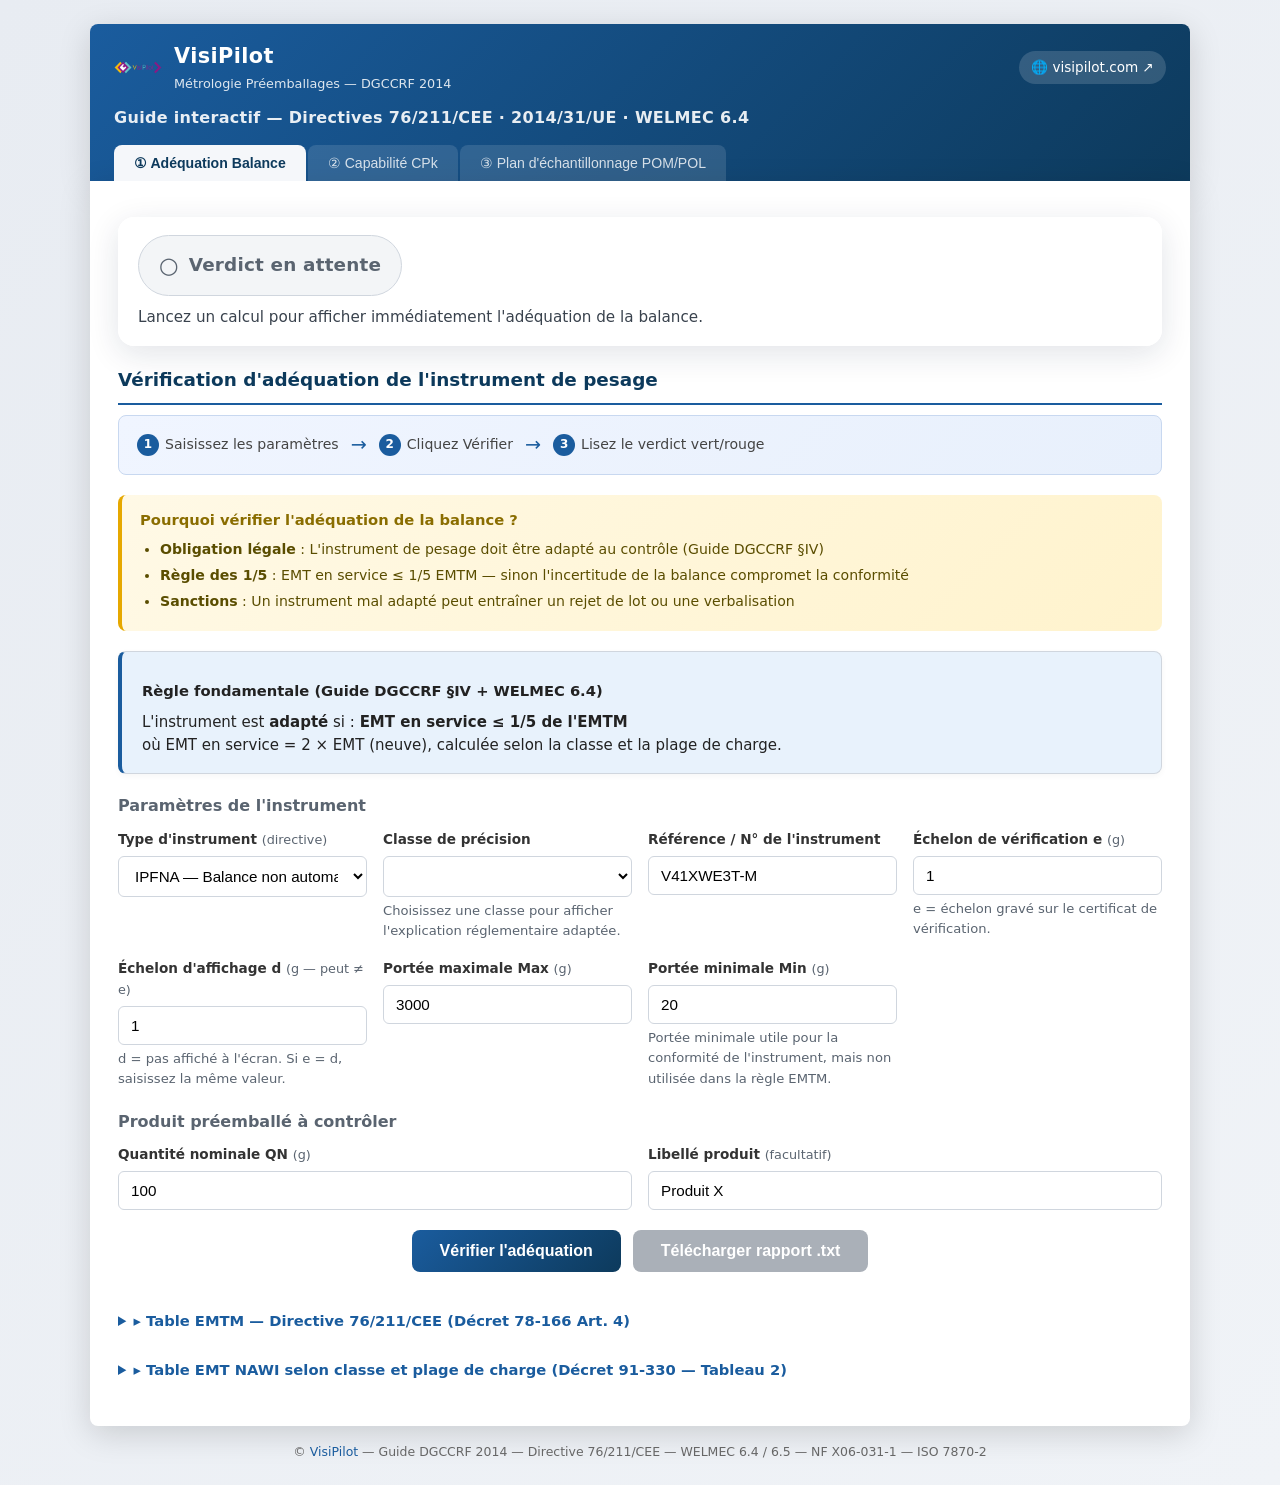
==== confBALGEM.html @ d549088f "Initial release — DGCCRF MetroGuide v1.0 Guide métrologique interactif complet : Balance, CPk, POM/P" ====
<!DOCTYPE html>
<html lang="fr">
<head>
    <meta charset="UTF-8">
    <meta name="viewport" content="width=device-width, initial-scale=1.0">
    <title>Métrologie Préemballages — DGCCRF 2014</title>
    <style>
        :root {
            --blue:    #1a5c9e;
            --blue-dk: #0d3a5c;
            --blue-lt: #e8f2fc;
            --green:   #1a8a4a;
            --green-lt:#e8f5ee;
            --orange:  #d06200;
            --orange-lt:#fff3e0;
            --red:     #c0392b;
            --red-lt:  #fdecea;
            --grey:    #5a6470;
            --grey-lt: #f4f6f8;
            --border:  #d0d6de;
            --white:   #ffffff;
            --radius:  8px;
            --shadow:  0 4px 16px rgba(0,0,0,.12);
            --shadow-lg: 0 8px 32px rgba(0,0,0,.15);
            --font:    'Segoe UI', system-ui, sans-serif;
        }
        *, *::before, *::after { box-sizing: border-box; margin: 0; padding: 0; }
        body {
            font-family: var(--font);
            background: linear-gradient(135deg, #e8ecf2 0%, #f0f3f7 100%);
            color: #222;
            padding: 16px;
            font-size: 15px;
            line-height: 1.55;
        }
        /* ── NAV TABS ── */
        .app-header {
            max-width: 960px;
            margin: 0 auto 0;
            background: linear-gradient(135deg, var(--blue) 0%, var(--blue-dk) 100%);
            border-radius: var(--radius) var(--radius) 0 0;
            padding: 16px 24px 0;
            color: #fff;
            box-shadow: var(--shadow-lg);
        }
        .header-top {
            display: flex;
            align-items: center;
            justify-content: space-between;
            margin-bottom: 12px;
        }
        .logo-area {
            display: flex;
            align-items: center;
            gap: 12px;
        }
        .logo-img {
            width: 48px;
            height: 48px;
            object-fit: contain;
            border-radius: 8px;
        }
        .logo-fallback {
            width: 48px;
            height: 48px;
            background: rgba(255,255,255,.15);
            border-radius: 10px;
            display: flex;
            align-items: center;
            justify-content: center;
        }
        .logo-icon { font-size: 1.5rem; }
        .logo-text {
            font-size: 1.3rem;
            font-weight: 700;
            letter-spacing: .02em;
        }
        .logo-sub {
            font-size: .8rem;
            opacity: .85;
            margin-top: 2px;
        }
        .header-link {
            display: flex;
            align-items: center;
            gap: 6px;
            color: #fff;
            text-decoration: none;
            font-size: .85rem;
            padding: 6px 12px;
            background: rgba(255,255,255,.15);
            border-radius: 20px;
            transition: background .2s;
        }
        .header-link:hover { background: rgba(255,255,255,.25); }
        .app-header h1 {
            font-size: 1rem;
            font-weight: 600;
            letter-spacing: .02em;
            margin-bottom: 14px;
            opacity: .9;
        }
        .app-header p.subtitle {
            font-size: .78rem;
            opacity: .75;
            margin-top: -10px;
            margin-bottom: 12px;
        }
        .tabs {
            display: flex;
            gap: 2px;
        }
        .tab-btn {
            background: rgba(255,255,255,.12);
            border: none;
            color: rgba(255,255,255,.8);
            padding: 10px 20px;
            border-radius: var(--radius) var(--radius) 0 0;
            cursor: pointer;
            font-size: .88rem;
            font-weight: 500;
            transition: background .2s, color .2s;
        }
        .tab-btn:hover { background: rgba(255,255,255,.2); color:#fff; }
        .tab-btn.active { background: #f5f7fa; color: var(--blue-dk); font-weight: 700; }

        /* ── PANELS ── */
        .panel-wrap {
            max-width: 960px;
            margin: 0 auto;
            background: var(--white);
            border-radius: 0 0 var(--radius) var(--radius);
            box-shadow: var(--shadow-lg);
        }
        .panel { display: none; padding: 28px 28px 36px; }
        .panel.active { display: block; }
        .panel h2 { margin-bottom: 10px; }

        /* ── CARDS & SECTIONS ── */
        .card {
            background: var(--grey-lt);
            border: 1px solid var(--border);
            border-radius: var(--radius);
            padding: 16px 20px;
            margin-bottom: 20px;
            box-shadow: 0 2px 6px rgba(0,0,0,.04);
        }
        .card-blue  { background: var(--blue-lt);   border-left: 4px solid var(--blue); }
        .card-green { background: var(--green-lt);  border-left: 4px solid var(--green); }
        .card-orange{ background: var(--orange-lt); border-left: 4px solid var(--orange); }
        .card-red   { background: var(--red-lt);    border-left: 4px solid var(--red); }

        h2 { font-size: 1.15rem; font-weight: 700; color: var(--blue-dk); margin-bottom: 16px;
             border-bottom: 2px solid var(--blue); padding-bottom: 8px; }
        h3 { font-size: 1rem; font-weight: 600; color: var(--grey); margin: 20px 0 10px; }
        h4 { font-size: .92rem; font-weight: 600; margin: 12px 0 8px; }

        /* ── FORM GRID ── */
        .form-grid {
            display: grid;
            grid-template-columns: repeat(auto-fit, minmax(220px, 1fr));
            gap: 16px;
            margin-bottom: 20px;
        }
        .fg2 { grid-template-columns: repeat(auto-fit, minmax(290px, 1fr)); }
        .form-group { display: flex; flex-direction: column; gap: 6px; }
        label { font-size: .85rem; font-weight: 600; color: #333; }
        label .hint { font-weight: 400; color: var(--grey); font-size: .8rem; }
        input[type=number], input[type=text], select {
            padding: 10px 12px;
            border: 1px solid var(--border);
            border-radius: 6px;
            font-size: .95rem;
            background: var(--white);
            transition: border-color .2s, box-shadow .2s;
            width: 100%;
        }
        input:focus, select:focus {
            outline: none;
            border-color: var(--blue);
            box-shadow: 0 0 0 3px rgba(26,107,186,.15);
        }
        input[type=number] { -moz-appearance: textfield; appearance: textfield; }
        input::-webkit-outer-spin-button, input::-webkit-inner-spin-button { -webkit-appearance: none; }

        /* ── BUTTONS ── */
        .btn-row { display: flex; flex-wrap: wrap; gap: 12px; margin: 20px 0 0; justify-content: center; }
        .btn {
            padding: 12px 28px;
            border: none;
            border-radius: var(--radius);
            font-size: 1rem;
            font-weight: 600;
            cursor: pointer;
            transition: filter .2s, transform .1s, box-shadow .2s;
            color: #fff;
        }
        .btn:active { transform: scale(.98); }
        .btn:hover  { filter: brightness(1.1); box-shadow: 0 4px 12px rgba(0,0,0,.2); }
        .btn-blue   { background: linear-gradient(135deg, var(--blue) 0%, var(--blue-dk) 100%); }
        .btn-green  { background: linear-gradient(135deg, var(--green) 0%, #147a3e 100%); }
        .btn-orange { background: linear-gradient(135deg, var(--orange) 0%, #b55400 100%); }
        .btn:disabled { background: #aab0b8; cursor: not-allowed; filter: none; }

        /* ── RESULTS ── */
        .result-box {
            display: none;
            margin-top: 24px;
            border: 1px solid var(--border);
            border-radius: var(--radius);
            overflow: hidden;
            box-shadow: var(--shadow);
        }
        .result-box.show { display: block; }
        .result-header {
            padding: 14px 20px;
            font-weight: 700;
            font-size: 1rem;
        }
        .result-header.ok  { background: linear-gradient(135deg, var(--green) 0%, #147a3e 100%); color:#fff; }
        .result-header.nok { background: linear-gradient(135deg, var(--red) 0%, #9c2d1f 100%); color:#fff; }
        .result-header.warn{ background: linear-gradient(135deg, var(--orange) 0%, #b55400 100%); color:#fff; }
        .result-header.info{ background: linear-gradient(135deg, var(--blue) 0%, var(--blue-dk) 100%); color:#fff; }
        .result-body { padding: 18px 20px; background: var(--white); }
        .result-body table { width: 100%; border-collapse: collapse; font-size: .9rem; margin: 10px 0; }
        .result-body table td { padding: 7px 10px; border-bottom: 1px solid var(--border); }
        .result-body table td:first-child { font-weight: 600; color: #444; width: 55%; }
        .result-body table td.val-ok  { color: var(--green);  font-weight: 700; }
        .result-body table td.val-nok { color: var(--red);    font-weight: 700; }
        .result-body table td.val-warn{ color: var(--orange); font-weight: 700; }
        .result-body table tr.section-row td {
            background: linear-gradient(90deg, #dbe6f4, #eef3fa);
            color: var(--blue-dk);
            font-weight: 800;
            border-bottom: 1px solid #b9cbe0;
        }
        .result-body table tr.crit-emtm td:first-child,
        .result-body table tr.crit-emtm td:last-child { color: var(--blue); font-weight: 800; }
        .result-body table tr.crit-emt td:first-child,
        .result-body table tr.crit-emt td:last-child { color: var(--orange); font-weight: 800; }
        .result-body table tr.crit-threshold td:first-child,
        .result-body table tr.crit-threshold td:last-child { font-weight: 800; }
        .result-body table tr.crit-pass td:last-child { color: var(--green); }
        .result-body table tr.crit-fail td:last-child { color: var(--red); }
        .result-body table tr.active-ref-row td {
            background: #fff7cf !important;
            box-shadow: inset 4px 0 0 #f0c419;
            font-weight: 700;
        }
        .conclusion {
            font-weight: 700;
            font-size: 1.05rem;
            padding: 12px 16px;
            border-radius: var(--radius);
            margin-top: 14px;
            text-align: center;
        }
        .conclusion.ok  { background: linear-gradient(135deg, var(--green-lt) 0%, #d4edda 100%); color: var(--green); border: 2px solid var(--green); }
        .conclusion.nok { background: linear-gradient(135deg, var(--red-lt) 0%, #f5d4d0 100%); color: var(--red); border: 2px solid var(--red); }
        .conclusion.warn{ background: linear-gradient(135deg, var(--orange-lt) 0%, #ffe8cc 100%); color: var(--orange);border: 2px solid var(--orange); }

        /* ── INFO BOX ── */
        .info-box {
            font-size: .92rem;
            color: var(--grey);
            background: var(--grey-lt);
            border-left: 4px solid var(--border);
            padding: 10px 14px;
            border-radius: 0 6px 6px 0;
            margin: 10px 0;
        }
        .info-box.blue { border-color: var(--blue); color: #1a4a8a; background: var(--blue-lt); }
        .info-box.good { border-color: var(--green); color: #1a5a34; background: var(--green-lt); }
        .info-box.bad { border-color: var(--red); color: #8e271d; background: var(--red-lt); }
        .field-help {
            font-size: .82rem;
            color: var(--grey);
            margin-top: -2px;
        }

        /* ── TABLE REFERENCES ── */
        .ref-table { width:100%; border-collapse:collapse; font-size:.88rem; margin:10px 0; }
        .ref-table th { background: linear-gradient(135deg, var(--blue) 0%, var(--blue-dk) 100%); color:#fff; padding:8px 10px; text-align:left; }
        .ref-table td { padding:6px 10px; border-bottom:1px solid var(--border); }
        .ref-table tr:nth-child(even) td { background: var(--blue-lt); }
        .ref-table tr.active-ref-row td {
            background: #fff7cf !important;
            box-shadow: inset 4px 0 0 #f0c419;
            font-weight: 700;
        }

        /* ── STEP INDICATOR ── */
        .steps { display:flex; gap:0; margin-bottom:22px; flex-wrap:wrap; }
        .step {
            flex:1; min-width:110px;
            padding:10px 14px;
            background: var(--grey-lt);
            border: 1px solid var(--border);
            border-right: none;
            font-size: .82rem;
            text-align: center;
        }
        .step:last-child { border-right: 1px solid var(--border); border-radius: 0 4px 4px 0; }
        .step:first-child { border-radius: 4px 0 0 4px; }
        .step.active { background: linear-gradient(135deg, var(--blue) 0%, var(--blue-dk) 100%); color:#fff; border-color: var(--blue); font-weight:700; }
        .step.done   { background: var(--green-lt); color: var(--green); font-weight:600; }
        .step.todo   { background: var(--grey-lt); color: var(--grey); opacity: .75; }

        /* ── CPK GAUGE ── */
        .cpk-gauge-wrap { margin: 14px 0; }
        .cpk-bar-bg { height: 26px; background: linear-gradient(to right, #e74c3c, #e67e22, #f1c40f, #2ecc71, #1a8a4a); border-radius: 6px; position:relative; box-shadow: inset 0 2px 4px rgba(0,0,0,.1); }
        .cpk-needle { position:absolute; top:-6px; width:4px; background:#222; height:36px; border-radius:2px; transform:translateX(-50%); transition: left .5s; box-shadow: 0 2px 4px rgba(0,0,0,.2); }
        .cpk-labels { display:flex; justify-content:space-between; gap:8px; font-size:.78rem; color:var(--grey); margin-top:8px; }
        .cpk-labels span { flex:1; text-align:center; line-height:1.2; }
        .cpk-labels span strong { display:block; color:#2b3440; font-size:.85rem; }
        .cpk-labels span em { display:block; font-style:normal; font-size:.72rem; color:var(--grey); }

        /* ── VERDICT STRIP ── */
        .verdict-strip {
            position: sticky;
            top: 12px;
            z-index: 10;
            margin: 8px 0 20px;
            padding: 18px 20px;
            border-radius: 16px;
            border: none;
            background: rgba(255,255,255,.97);
            box-shadow: 0 8px 32px rgba(14, 35, 68, .12);
            backdrop-filter: blur(8px);
        }
        .verdict-strip .verdict-pill {
            display:inline-flex;
            align-items:center;
            gap:10px;
            padding: 12px 20px;
            border-radius: 999px;
            font-size: 1.15rem;
            font-weight: 800;
            letter-spacing: .01em;
        }
        .verdict-strip .verdict-icon {
            font-size: 1.4rem;
        }
        .verdict-strip .verdict-text {
            margin-top: 10px;
            font-size: .95rem;
            color: #39424d;
            line-height: 1.5;
        }
        .verdict-strip.ok .verdict-pill { background: linear-gradient(135deg, var(--green) 0%, #147a3e 100%); color: #fff; }
        .verdict-strip.nok .verdict-pill { background: linear-gradient(135deg, var(--red) 0%, #9c2d1f 100%); color: #fff; }
        .verdict-strip.warn .verdict-pill { background: linear-gradient(135deg, var(--orange) 0%, #b55400 100%); color: #fff; }
        .verdict-strip.info .verdict-pill { background: linear-gradient(135deg, var(--blue) 0%, var(--blue-dk) 100%); color: #fff; }
        .verdict-strip.neutral .verdict-pill { background: #f3f5f7; color: var(--grey); border: 1px solid var(--border); }

        /* ── COMPARISON BAR ── */
        .compare-wrap { margin: 14px 0 16px; }
        .compare-head { display:flex; justify-content:space-between; gap:14px; font-size:.88rem; color:var(--grey); margin-bottom:6px; }
        .compare-bar {
            position: relative;
            height: 36px;
            border-radius: 10px;
            background: linear-gradient(to right, #e5f4ff, #fff4e6, #ffe5e0);
            border: 1px solid var(--border);
            overflow:hidden;
            box-shadow: inset 0 2px 4px rgba(0,0,0,.05);
        }
        .compare-fill {
            height: 100%;
            border-radius: inherit;
            background: linear-gradient(90deg, rgba(26,107,186,.85), rgba(208,98,0,.85));
        }
        .compare-limit {
            position:absolute;
            top:-5px;
            width: 3px;
            height: 46px;
            background: var(--green);
            box-shadow: 0 0 0 3px rgba(26,138,74,.15), 0 2px 6px rgba(0,0,0,.2);
        }
        .compare-labels {
            display:flex;
            justify-content:space-between;
            gap:14px;
            margin-top:6px;
            font-size:.85rem;
        }
        .compare-labels span { color:var(--grey); }
        .compare-labels strong { color:#1f2a35; }

        /* ── RAW MEASUREMENTS ── */
        .raw-grid { display:grid; gap:12px; grid-template-columns: 1fr auto; align-items:end; }
        textarea.raw-input {
            width:100%;
            min-height:110px;
            padding:12px 14px;
            border:1px solid var(--border);
            border-radius:6px;
            font: inherit;
            resize: vertical;
            font-size: .95rem;
        }
        .raw-stats {
            display:grid;
            grid-template-columns: repeat(auto-fit, minmax(170px, 1fr));
            gap:12px;
            margin-top:12px;
        }
        .raw-stat {
            background: #fff;
            border:1px solid var(--border);
            border-radius: 10px;
            padding: 10px 12px;
            box-shadow: 0 2px 6px rgba(0,0,0,.04);
        }
        .raw-stat .label { font-size:.78rem; color:var(--grey); }
        .raw-stat .value { font-weight:800; font-size:1.05rem; color:#1f2a35; margin-top:4px; }

        /* ── HOW-TO GUIDE ── */
        .howto-guide {
            display: flex;
            align-items: center;
            gap: 12px;
            padding: 14px 18px;
            background: linear-gradient(135deg, #f0f5ff 0%, #e8f0fc 100%);
            border-radius: var(--radius);
            border: 1px solid #c8d8f0;
            margin-bottom: 20px;
        }
        .howto-step {
            display: flex;
            align-items: center;
            gap: 6px;
            font-size: .88rem;
            color: #444;
        }
        .howto-step .num {
            width: 22px;
            height: 22px;
            background: var(--blue);
            color: #fff;
            border-radius: 50%;
            display: flex;
            align-items: center;
            justify-content: center;
            font-size: .75rem;
            font-weight: 700;
        }
        .howto-arrow {
            color: var(--blue);
            font-size: 1.2rem;
        }

        /* ── REGULATORY CONTEXT ── */
        .reg-context {
            padding: 14px 18px;
            background: linear-gradient(135deg, #fff9e6 0%, #fff3cd 100%);
            border-radius: var(--radius);
            border-left: 4px solid #e6a800;
            margin-bottom: 20px;
        }
        .reg-context h4 {
            color: #8a6d00;
            margin-top: 0;
        }
        .reg-context ul {
            margin: 8px 0 0 20px;
            font-size: .88rem;
            color: #5a4d00;
        }
        .reg-context li { margin-bottom: 4px; }

        /* ── TOOLTIP HELP ── */
        .help-tip {
            display: inline-flex;
            align-items: center;
            justify-content: center;
            width: 18px;
            height: 18px;
            background: var(--blue-lt);
            color: var(--blue);
            border-radius: 50%;
            font-size: .7rem;
            font-weight: 700;
            cursor: help;
            margin-left: 4px;
            position: relative;
        }
        .help-tip:hover::after {
            content: attr(data-tip);
            position: absolute;
            bottom: 100%;
            left: 50%;
            transform: translateX(-50%);
            background: #1f2a35;
            color: #fff;
            padding: 8px 12px;
            border-radius: 6px;
            font-size: .78rem;
            font-weight: 400;
            white-space: nowrap;
            max-width: 280px;
            white-space: normal;
            z-index: 100;
            box-shadow: 0 4px 12px rgba(0,0,0,.2);
        }
        .help-tip.neutral::after { content: none; }

        /* ── UTILITY ── */
        .details-emtm  { margin-top: 30px; }
        .details-emt   { margin-top: 10px; }
        .details-g    { margin: 16px 0; }
        .details-sum summary { cursor: pointer; font-weight: 600; color: var(--blue); padding: 8px 0; font-size: .92rem; }
        .ref-table-wrap { margin-top: 12px; }
        .form-grid-mt  { margin-top: 14px; }
        .footer-note   { text-align: center; font-size: .78rem; color: #666; margin-top: 16px; }
        .footer-note a  { color: var(--blue); text-decoration: none; }
        .result-th     { background: #f4f6f8; font-weight: 700; padding: 7px 10px; }
        .info-box-mt   { margin-top: 12px; }
        .info-box-mb   { margin-bottom: 12px; }
        .info-box-mt8  { margin-top: 10px; }
        .cpk-gauge-label { font-size: .88rem; font-weight: 600; margin-bottom: 6px; }
        .h4-mb8        { margin-bottom: 10px; }
        .h4-my14-8     { margin: 16px 0 10px; }
        .mini-table-wrap { max-height: 280px; overflow:auto; border:1px solid var(--border); border-radius: 10px; }
        .mini-table { width:100%; border-collapse: collapse; font-size: .85rem; }
        .mini-table th, .mini-table td { padding: 7px 10px; border-bottom:1px solid var(--border); text-align:left; }
        .mini-table th { position: sticky; top: 0; background: var(--grey-lt); z-index: 1; }
        .mini-table tr:nth-child(even) td { background: #fafbfd; }
        .note-inline { font-size:.85rem; color:var(--grey); margin-top:8px; }

        /* ── RESPONSIVE ── */
        @media(max-width:900px) {
            body { padding: 12px; }
            .app-header { padding: 14px 18px 0; }
            .app-header h1 { font-size: .9rem; }
            .header-top { gap: 14px; }
            .logo-area { gap: 10px; }
            .logo-img, .logo-fallback { width: 42px; height: 42px; }
            .logo-text { font-size: 1.1rem; }
            .tab-btn { padding: 9px 14px; font-size:.84rem; }
        }
        @media(max-width:600px) {
            body { padding: 8px; }
            .panel { padding: 16px; }
            .app-header { padding: 12px 14px 0; }
            .header-top { flex-direction: column; gap: 10px; }
            .tab-btn { padding: 8px 10px; font-size:.78rem; }
            .tab-btn span { display: none; }
            .btn { width: 100%; }
            .raw-grid { grid-template-columns: 1fr; }
            .howto-guide { flex-direction: column; align-items: flex-start; }
            .howto-arrow { transform: rotate(90deg); }
            .form-grid { grid-template-columns: 1fr; }
            .cpk-gauge-wrap { overflow-x: auto; }
            .compare-wrap { overflow-x: auto; }
        }
        @media(min-width:1200px) {
            body { padding: 24px 40px; }
            .panel-wrap, .app-header { max-width: 1100px; }
        }
        @media print {
            .app-header { box-shadow: none; }
            .verdict-strip { position: static; }
            .btn-row { display: none; }
        }
    </style>
</head>
<body>

<div class="app-header">
    <div class="header-top">
        <div class="logo-area">
            <img src="logo.png" alt="VisiPilot" class="logo-img" onerror="this.style.display='none';this.nextElementSibling.style.display='flex';">
            <div class="logo-fallback" style="display:none;">
                <span class="logo-icon">⚖</span>
            </div>
            <div>
                <div class="logo-text">VisiPilot</div>
                <div class="logo-sub">Métrologie Préemballages — DGCCRF 2014</div>
            </div>
        </div>
        <a href="https://visipilot.com" target="_blank" rel="noopener" class="header-link">
            🌐 visipilot.com ↗
        </a>
    </div>
    <h1>Guide interactif — Directives 76/211/CEE · 2014/31/UE · WELMEC 6.4</h1>
    <div class="tabs">
        <button type="button" class="tab-btn active" onclick="switchTab('balance')">① Adéquation Balance</button>
        <button type="button" class="tab-btn" onclick="switchTab('cpk')">② Capabilité CPk</button>
        <button type="button" class="tab-btn" onclick="switchTab('pom')">③ Plan d'échantillonnage POM/POL</button>
    </div>
</div>

<div class="panel-wrap">

<!-- ══════════════════════════════════════════════════
      PANEL 1 — ADÉQUATION BALANCE
═══════════════════════════════════════════════════ -->
    <div class="panel active" id="panel-balance">
    <div class="verdict-strip neutral" id="b_verdict">
        <div class="verdict-pill"><span class="verdict-icon">○</span>Verdict en attente</div>
        <div class="verdict-text">Lancez un calcul pour afficher immédiatement l'adéquation de la balance.</div>
    </div>
    <h2>Vérification d'adéquation de l'instrument de pesage</h2>

    <div class="howto-guide">
        <div class="howto-step"><span class="num">1</span> Saisissez les paramètres</div>
        <span class="howto-arrow">→</span>
        <div class="howto-step"><span class="num">2</span> Cliquez Vérifier</div>
        <span class="howto-arrow">→</span>
        <div class="howto-step"><span class="num">3</span> Lisez le verdict vert/rouge</div>
    </div>

    <div class="reg-context">
        <h4>Pourquoi vérifier l'adéquation de la balance ?</h4>
        <ul>
            <li><strong>Obligation légale</strong> : L'instrument de pesage doit être adapté au contrôle (Guide DGCCRF §IV)</li>
            <li><strong>Règle des 1/5</strong> : EMT en service ≤ 1/5 EMTM — sinon l'incertitude de la balance compromet la conformité</li>
            <li><strong>Sanctions</strong> : Un instrument mal adapté peut entraîner un rejet de lot ou une verbalisation</li>
        </ul>
    </div>

    <div class="card card-blue">
        <h4>Règle fondamentale (Guide DGCCRF §IV + WELMEC 6.4)</h4>
        <p>L'instrument est <strong>adapté</strong> si : <strong>EMT en service ≤ 1/5 de l'EMTM</strong><br>
        où EMT en service = 2 × EMT (neuve), calculée selon la classe et la plage de charge.</p>
    </div>

    <h3>Paramètres de l'instrument</h3>
    <div class="form-grid">
        <div class="form-group">
            <label for="b_type">Type d'instrument <span class="hint">(directive)</span></label>
            <select id="b_type" title="Type d'instrument de pesage" onchange="onTypeChange()">
                <option value="nawi">IPFNA — Balance non automatique (Dir. 2014/31/UE)</option>
                <option value="ipfa">IPFA — Trieuse pondérale (Dir. 2014/32/UE)</option>
            </select>
        </div>
        <div class="form-group">
            <label for="b_classe">Classe de précision</label>
            <select id="b_classe" title="Classe de précision de l'instrument" onchange="updateBalanceClassInfo()"></select>
            <div class="field-help" id="b_class_desc">Choisissez une classe pour afficher l'explication réglementaire adaptée.</div>
        </div>
        <div class="form-group">
            <label for="b_ref">Référence / N° de l'instrument</label>
            <input type="text" id="b_ref" title="Référence ou numéro de série de la balance" value="V41XWE3T-M">
        </div>
        <div class="form-group">
            <label for="b_e">Échelon de vérification e <span class="hint">(g)</span></label>
            <input type="number" id="b_e" title="Échelon de vérification e en grammes" value="1" min="0.001" step="any">
            <div class="field-help">e = échelon gravé sur le certificat de vérification.</div>
        </div>
        <div class="form-group">
            <label for="b_d">Échelon d'affichage d <span class="hint">(g — peut ≠ e)</span></label>
            <input type="number" id="b_d" title="Échelon d'affichage d en grammes" value="1" min="0.001" step="any">
            <div class="field-help">d = pas affiché à l'écran. Si e = d, saisissez la même valeur.</div>
        </div>
        <div class="form-group">
            <label for="b_max">Portée maximale Max <span class="hint">(g)</span></label>
            <input type="number" id="b_max" title="Portée maximale en grammes" value="3000" min="1" step="any">
        </div>
        <div class="form-group">
            <label for="b_min">Portée minimale Min <span class="hint">(g)</span></label>
            <input type="number" id="b_min" title="Portée minimale en grammes" value="20" min="0" step="any">
            <div class="field-help">Portée minimale utile pour la conformité de l'instrument, mais non utilisée dans la règle EMTM.</div>
        </div>
    </div>

    <h3>Produit préemballé à contrôler</h3>
    <div class="form-grid">
        <div class="form-group">
            <label for="b_qn">Quantité nominale QN <span class="hint">(g)</span></label>
            <input type="number" id="b_qn" title="Quantité nominale du produit en grammes" value="100" min="1" step="any">
        </div>
        <div class="form-group">
            <label for="b_prod">Libellé produit <span class="hint">(facultatif)</span></label>
            <input type="text" id="b_prod" title="Nom ou référence du produit" value="Produit X">
        </div>
    </div>

    <div class="btn-row">
        <button type="button" class="btn btn-blue" onclick="verifyBalance()">Vérifier l'adéquation</button>
        <button type="button" class="btn btn-orange" id="b_dl_btn" disabled onclick="downloadReport('balance')">Télécharger rapport .txt</button>
    </div>

    <div class="result-box" id="b_result">
        <div class="result-header" id="b_result_hdr"></div>
        <div class="result-body" id="b_result_body"></div>
    </div>

    <!-- Table de référence EMTM -->
    <details class="details-emtm details-sum">
        <summary>▸ Table EMTM — Directive 76/211/CEE (Décret 78-166 Art. 4)</summary>
        <table class="ref-table ref-table-wrap">
            <tr><th>Quantité Nominale QN</th><th>EMTM (Erreur Maximale Tolérée en Moins)</th></tr>
            <tr id="emtm_row_0"><td>QN ≤ 50 g</td><td>9 % de QN</td></tr>
            <tr id="emtm_row_1"><td>50 g &lt; QN ≤ 100 g</td><td>4,5 g</td></tr>
            <tr id="emtm_row_2"><td>100 g &lt; QN ≤ 200 g</td><td>4,5 % de QN</td></tr>
            <tr id="emtm_row_3"><td>200 g &lt; QN ≤ 300 g</td><td>9 g</td></tr>
            <tr id="emtm_row_4"><td>300 g &lt; QN ≤ 500 g</td><td>3 % de QN</td></tr>
            <tr id="emtm_row_5"><td>500 g &lt; QN ≤ 1 000 g</td><td>15 g</td></tr>
            <tr id="emtm_row_6"><td>1 000 g &lt; QN ≤ 10 000 g</td><td>1,5 % de QN</td></tr>
        </table>
    </details>

    <details class="details-emt details-sum">
        <summary>▸ Table EMT NAWI selon classe et plage de charge (Décret 91-330 — Tableau 2)</summary>
        <table class="ref-table ref-table-wrap">
            <tr><th>Classe</th><th>Plage de charge m</th><th>EMT (neuve)</th><th>EMT en service</th></tr>
            <tr id="emt_row_nawi_I_0"><td rowspan="3">I</td><td>m ≤ 50 000e</td><td>±0,5e</td><td>±1e</td></tr>
            <tr id="emt_row_nawi_I_1"><td>50 000e &lt; m ≤ 200 000e</td><td>±1e</td><td>±2e</td></tr>
            <tr id="emt_row_nawi_I_2"><td>m &gt; 200 000e</td><td>±1,5e</td><td>±3e</td></tr>
            <tr id="emt_row_nawi_II_0"><td rowspan="3">II</td><td>m ≤ 5 000e</td><td>±0,5e</td><td>±1e</td></tr>
            <tr id="emt_row_nawi_II_1"><td>5 000e &lt; m ≤ 20 000e</td><td>±1e</td><td>±2e</td></tr>
            <tr id="emt_row_nawi_II_2"><td>m &gt; 20 000e</td><td>±1,5e</td><td>±3e</td></tr>
            <tr id="emt_row_nawi_III_0"><td rowspan="3">III</td><td>m ≤ 500e</td><td>±0,5e</td><td>±1e</td></tr>
            <tr id="emt_row_nawi_III_1"><td>500e &lt; m ≤ 2 000e</td><td>±1e</td><td>±2e</td></tr>
            <tr id="emt_row_nawi_III_2"><td>m &gt; 2 000e</td><td>±1,5e</td><td>±3e</td></tr>
            <tr id="emt_row_nawi_IIII_0"><td rowspan="3">IIII</td><td>m ≤ 50e</td><td>±0,5e</td><td>±1e</td></tr>
            <tr id="emt_row_nawi_IIII_1"><td>50e &lt; m ≤ 200e</td><td>±1e</td><td>±2e</td></tr>
            <tr id="emt_row_nawi_IIII_2"><td>m &gt; 200e</td><td>±1,5e</td><td>±3e</td></tr>
        </table>
    </details>
</div>


<!-- ══════════════════════════════════════════════════
     PANEL 2 — CAPABILITÉ CPk
══════════════════════════════════════════════════ -->
<div class="panel" id="panel-cpk">
    <h2>Calcul de capabilité de ligne — CPk métrologique</h2>
    <div class="verdict-strip neutral" id="c_verdict">
        <div class="verdict-pill"><span class="verdict-icon">○</span>Verdict en attente</div>
        <div class="verdict-text">La capabilité et le centrage s'afficheront ici dès le calcul.</div>
    </div>

    <div class="howto-guide">
        <div class="howto-step"><span class="num">1</span> Saisissez σ₀, μ, QN</div>
        <span class="howto-arrow">→</span>
        <div class="howto-step"><span class="num">2</span> Cliquez Calculer</div>
        <span class="howto-arrow">→</span>
        <div class="howto-step"><span class="num">3</span> Interprétez Cpk et ms</div>
    </div>

    <div class="reg-context">
        <h4>Qu'est-ce que le CPk métrologique ?</h4>
        <ul>
            <li><strong>Définition</strong> : Cpk mesure la capacité à fabriquer sans défectueux (rapport tolérance / variabilité)</li>
            <li><strong>Exemple concret</strong> : Si QN = 100g, E = 4,5g → seuil σ = 2,19g. Si σ ≤ 2,19g, centrage sur QN possible</li>
            <li><strong>Guide DGCCRF §V</strong> : La capabilité conditionne le surdosage obligatoire et le choix du centrage</li>
        </ul>
    </div>

    <div class="card card-blue">
        <h4>Référence : Guide DGCCRF §V — Seuil de centrage selon capabilité machine</h4>
        <p>La capabilité exprime la capacité du procédé à fabriquer des lots conformes sans surdosage excessif.<br>
        <strong>Règle clé :</strong> si σ ≤ E/2,05 → centrage sur QN ; sinon surdosage obligatoire.</p>
    </div>
    <div class="card">
        <h4>Références réglementaires</h4>
        <div class="info-box blue">
            <strong>Formule de seuil ms :</strong> ms = QN si σ ≤ E/2,05, sinon ms = QN − E + 2,05σ (et, si signe e, comparaison avec Uσ).<br>
            <strong>Interprétation :</strong> Cpk &lt; 0,67 = très insuffisant, 0,67 à 1,00 = insuffisant, 1,00 à 1,33 = acceptable, 1,33 à 1,63 = bon, ≥ 1,63 = excellent.
        </div>
        <table class="ref-table">
            <tr><th>Seuil</th><th>Interprétation opérateur</th></tr>
            <tr><td>0,67</td><td>Limite basse, le procédé devient fragile</td></tr>
            <tr><td>1,00</td><td>Minimum pratique pour un centrage acceptable</td></tr>
            <tr><td>1,33</td><td>Bonne maîtrise statistique</td></tr>
            <tr><td>1,63</td><td>Très bon niveau de sécurité process</td></tr>
        </table>
    </div>

    <h3>Paramètres du processus</h3>
    <div class="form-grid fg2">
        <div class="form-group">
            <label for="c_qn">Quantité nominale QN <span class="hint">(g)</span></label>
            <input type="number" id="c_qn" title="Quantité nominale du produit en grammes" value="100" min="1" step="any">
        </div>
        <div class="form-group">
            <label for="c_sigma">Écart-type du processus σ₀ <span class="hint">(g — mesuré sur ≥20 points)</span></label>
            <input type="number" id="c_sigma" title="Écart-type du processus de remplissage en grammes" value="1.5" min="0.001" step="any">
            <div class="field-help">Prenez au moins 20 pesées consécutives en production normale. Si vous n’avez pas σ₀, utilisez l’onglet POM/POL pour l’estimer depuis s.</div>
        </div>
        <div class="form-group">
            <label for="c_mu">Moyenne effective du processus μ <span class="hint">(g)</span></label>
            <input type="number" id="c_mu" title="Moyenne effective du processus en grammes" value="101" step="any">
            <div class="field-help">μ = moyenne de vos dernières pesées de production sur le même lot.</div>
        </div>
        <div class="form-group">
            <label for="c_signe_e">Utilisation du signe « e »</label>
            <select id="c_signe_e" title="Utilisation du signe e de garantie de conformité">
                <option value="non">Non — Critère défectueux seul (2%)</option>
                <option value="oui">Oui — Critère défectueux + superdéfectueux</option>
            </select>
            <div class="field-help">Le signe e impose des cartes de contrôle obligatoires (art. 5, arrêté du 20/10/1978).</div>
        </div>
        <div class="form-group" id="c_lot_wrap">
            <label for="c_lot_n">Taille du lot N <span class="hint">(pour critère superdéfectueux)</span></label>
            <select id="c_lot_n" title="Taille du lot de fabrication">
                <option value="3.09">N ≤ 1 000 (U = 3,09)</option>
                <option value="3.71">1 000 &lt; N ≤ 10 000 (U = 3,71)</option>
                <option value="4.26">N &gt; 10 000 (U = 4,26)</option>
            </select>
        </div>
    </div>

    <div class="btn-row">
        <button type="button" class="btn btn-green" onclick="calcCpk()">Calculer la capabilité</button>
        <button type="button" class="btn btn-orange" id="c_dl_btn" disabled onclick="downloadReport('cpk')">Télécharger rapport .txt</button>
    </div>

    <div class="result-box" id="c_result">
        <div class="result-header info" id="c_result_hdr"></div>
        <div class="result-body" id="c_result_body"></div>
    </div>
</div>


<!-- ══════════════════════════════════════════════════
     PANEL 3 — POM / POL — PLAN D'ÉCHANTILLONNAGE
══════════════════════════════════════════════════ -->
<div class="panel" id="panel-pom">
    <h2>Plan d'échantillonnage — Validation POM/POL</h2>
    <div class="verdict-strip neutral" id="p_verdict">
        <div class="verdict-pill"><span class="verdict-icon">○</span>Verdict en attente</div>
        <div class="verdict-text">Le test de moyenne, la carte et les périodes opérationnelles apparaîtront ici après calcul.</div>
    </div>

    <div class="howto-guide">
        <div class="howto-step"><span class="num">1</span> Configurez n et σ₀</div>
        <span class="howto-arrow">→</span>
        <div class="howto-step"><span class="num">2</span> Saisissez x̄ et s</div>
        <span class="howto-arrow">→</span>
        <div class="howto-step"><span class="num">3</span> Vérifiez POM/POL ≤ 1h</div>
    </div>

    <div class="reg-context">
        <h4>Pourquoi POM/POL doivent détecter un déréglage en ≤ 1h ?</h4>
        <ul>
            <li><strong>Exigence légale</strong> : Article 5 de l'arrêté du 20/10/1978 impose la détection rapide des déréglages</li>
            <li><strong>Risque économique</strong> : Un déréglage non détecté = lot entier non conforme = perte financière</li>
            <li><strong>Fréquence type</strong> : 30 min avec n=10 offre un bon compromis détection/coût ( Guide DGCCRF §VII.B)</li>
        </ul>
    </div>

    <div class="card card-blue">
        <h4>Référence : Guide DGCCRF §VII.B — Cartes de contrôle et périodes opérationnelles</h4>
        <p>
            <strong>POM</strong> = Période Opérationnelle Moyenne : nombre d'échantillonnages pour détecter un déréglage avec probabilité 50%<br>
            <strong>POL</strong> = Période Opérationnelle Limite : nombre d'échantillonnages maximal pour détecter le déréglage<br>
            <strong>Objectif réglementaire :</strong> détecter tout déréglage menant à un lot NC dans <strong>≤ 1 heure de fabrication</strong>
        </p>
    </div>

    <div class="steps">
        <div class="step active" id="step1">① Paramètres</div>
        <div class="step" id="step2">② Test de la moyenne</div>
        <div class="step" id="step3">③ Carte de contrôle</div>
        <div class="step" id="step4">④ POM / POL</div>
    </div>

    <h3>① Paramètres du plan de contrôle</h3>
    <div class="form-grid fg2">
        <div class="form-group">
            <label for="p_qn">Quantité nominale QN <span class="hint">(g)</span></label>
            <input type="number" id="p_qn" title="Quantité nominale du produit en grammes" value="100" min="1" step="any">
        </div>
        <div class="form-group">
            <label for="p_sigma">Écart-type du processus σ₀ <span class="hint">(g)</span></label>
            <input type="number" id="p_sigma" title="Écart-type du processus de remplissage en grammes" value="1.5" min="0.001" step="any">
            <div class="field-help">Valeur synchronisée avec l’onglet CPk. Si vous la changez ici, elle se répercute aussi ailleurs.</div>
        </div>
        <div class="form-group">
            <label for="p_n">Effectif de l'échantillon n <span class="hint">(7–10 recommandé)</span></label>
            <input type="number" id="p_n" title="Effectif de l'échantillon (7 à 10 recommandé)" value="10" min="2" max="65" step="1">
            <div class="field-help">Recommandation Guide DGCCRF §VII.B.2.1 : 7 à 10 unités, bon compromis détection/coût. En multi-becs, prendre un multiple du nombre de becs.</div>
        </div>
        <div class="form-group">
            <label for="p_freq">Fréquence d'échantillonnage <span class="hint">(min)</span></label>
            <input type="number" id="p_freq" title="Fréquence de prélèvement en minutes" value="30" min="5" step="5">
        </div>
        <div class="form-group">
            <label for="p_signe_e">Signe « e » utilisé ?</label>
            <select id="p_signe_e" title="Utilisation du signe e de garantie de conformité">
                <option value="non">Non</option>
                <option value="oui">Oui (cartes de contrôle obligatoires)</option>
            </select>
            <div class="field-help">Le signe e renforce la surveillance statistique et suppose des cartes de contrôle obligatoires.</div>
        </div>
        <div class="form-group">
            <label for="p_lot_n">Taille lot N <span class="hint">(pour U si signe e)</span></label>
            <select id="p_lot_n" title="Taille du lot de fabrication">
                <option value="3.09">N ≤ 1 000</option>
                <option value="3.71">1 000 &lt; N ≤ 10 000</option>
                <option value="4.26">N &gt; 10 000</option>
            </select>
        </div>
    </div>

    <h3>② Données de l'échantillon (test de la moyenne)</h3>
    <div class="info-box blue">
        Saisissez les données d'un échantillon pour tester la conformité de la moyenne du lot.
        Le test est : <strong>x̄ − g·s ≥ QN</strong> (critère emplisseur, risque β minimisé, seuil 90%).
    </div>
    <div class="card">
        <h4>Saisie des mesures individuelles</h4>
        <div class="raw-grid">
            <div>
                <textarea class="raw-input" id="p_raw_values" placeholder="Saisissez les pesées individuelles séparées par des espaces, virgules ou retours ligne. Exemple :&#10;101.2 100.8 101.5 100.9 101.0"></textarea>
                <div class="note-inline">L'app calcule automatiquement x̄ et s à partir des mesures brutes lorsque vous cliquez sur le bouton.</div>
            </div>
            <button type="button" class="btn btn-blue" onclick="deriveStatsFromRaw()">Calculer x̄ et s</button>
        </div>
        <div class="raw-stats">
            <div class="raw-stat">
                <div class="label">Nombre de mesures</div>
                <div class="value" id="raw_count">0</div>
            </div>
            <div class="raw-stat">
                <div class="label">Moyenne calculée x̄</div>
                <div class="value" id="raw_mean">N/A</div>
            </div>
            <div class="raw-stat">
                <div class="label">Écart-type estimé s</div>
                <div class="value" id="raw_std">N/A</div>
            </div>
        </div>
    </div>
    <div class="form-grid fg2 form-grid-mt">
        <div class="form-group">
            <label for="p_xbar">Moyenne d'échantillon x̄ <span class="hint">(g)</span></label>
            <input type="number" id="p_xbar" title="Moyenne arithmétique de l'échantillon en grammes" value="101.2" step="any">
        </div>
        <div class="form-group">
            <label for="p_s">Écart-type estimé s <span class="hint">(g)</span></label>
            <input type="number" id="p_s" title="Écart-type estimé de l'échantillon en grammes" value="1.8" min="0.001" step="any">
        </div>
    </div>

    <details class="details-g">
        <summary>▸ Table g — Annexe 3 (coefficients pour test de la moyenne à 90%)</summary>
        <div class="mini-table-wrap">
            <table class="mini-table" id="g_table_static">
                <tr><th>n</th><th>g</th></tr>
            </table>
        </div>
        <div class="note-inline">La ligne correspondant à n sera surlignée automatiquement dans le résultat pour garder la référence réglementaire sous les yeux.</div>
    </details>

    <div class="btn-row">
        <button type="button" class="btn btn-blue" onclick="calcPomPol()">Analyser le plan d'échantillonnage</button>
        <button type="button" class="btn btn-orange" id="p_dl_btn" disabled onclick="downloadReport('pom')">Télécharger rapport .txt</button>
    </div>

    <div class="result-box" id="p_result">
        <div class="result-header" id="p_result_hdr"></div>
        <div class="result-body" id="p_result_body"></div>
    </div>
</div><!-- end panel pom -->

</div><!-- end panel-wrap -->

<p class="footer-note">
    © <a href="https://visipilot.com" target="_blank" rel="noopener">VisiPilot</a> — Guide DGCCRF 2014 — Directive 76/211/CEE — WELMEC 6.4 / 6.5 — NF X06-031-1 — ISO 7870-2
</p>

<script>
'use strict';

// ── TAB NAVIGATION ──────────────────────────────────
function switchTab(id) {
    document.querySelectorAll('.tab-btn').forEach((b,i) => {
        const ids = ['balance','cpk','pom'];
        b.classList.toggle('active', ids[i] === id);
    });
    document.querySelectorAll('.panel').forEach(p => p.classList.remove('active'));
    document.getElementById('panel-' + id).classList.add('active');
    if (id === 'pom') {
        setTimeout(() => renderGTable(), 50);
    }
}

// ── DONNÉES ──────────────────────────────────────────

// EMTM — Directive 76/211/CEE / Décret 78-166 Art. 4
const EMTM_TABLE = [
    { max: 50,    val: 9,   pct: true  },
    { max: 100,   val: 4.5, pct: false },
    { max: 200,   val: 4.5, pct: true  },
    { max: 300,   val: 9,   pct: false },
    { max: 500,   val: 3,   pct: true  },
    { max: 1000,  val: 15,  pct: false },
    { max: 10000, val: 1.5, pct: true  }
];

// EMT NAWI par classe : tableau [seuil1, seuil2] en multiples de e
// EMT = 0.5e si m ≤ seuil1·e, 1e si m ≤ seuil2·e, 1.5e sinon
const NAWI_EMT_THRESHOLDS = {
    'I':    { s1: 50000, s2: 200000, label: 'Classe I (Très haute précision — laboratoires spécialisés)' },
    'II':   { s1: 5000,  s2: 20000,  label: 'Classe II (Haute précision — pharmacies, laboratoires)' },
    'III':  { s1: 500,   s2: 2000,   label: 'Classe III (Industrielle/commerciale standard)' },
    'IIII': { s1: 50,    s2: 200,    label: 'Classe IIII (Usage moins exigeant)' }
};

// EMT IPFA (trieuse) : même structure de plages que NAWI mais référentiel différent (arrêté 10/01/2006)
const IPFA_EMT_THRESHOLDS = {
    'XII':   { s1: 5000, s2: 20000, label: 'Classe XII (trieuse précision standard)' },
    'XIII':  { s1: 500,  s2: 2000,  label: 'Classe XIII (trieuse usage industriel)' }
};

// Table des g (Annexe 3 du Guide — t(1-α)/√n à 90%)
const G_TABLE = {
    2:2.176, 3:1.089, 4:0.819, 5:0.686, 6:0.603, 7:0.544, 8:0.500,
    9:0.466, 10:0.437, 11:0.414, 12:0.394, 13:0.376, 14:0.361, 15:0.347,
    16:0.335, 17:0.324, 18:0.314, 19:0.305, 20:0.297, 21:0.289, 22:0.282,
    23:0.275, 24:0.269, 25:0.264, 26:0.258, 27:0.253, 28:0.248, 29:0.244,
    30:0.239, 31:0.235, 32:0.231, 33:0.228, 34:0.224, 35:0.221, 36:0.218,
    37:0.215, 38:0.212, 39:0.209, 40:0.206, 41:0.204, 42:0.201, 43:0.199,
    44:0.196, 45:0.194, 46:0.192, 47:0.190, 48:0.188, 49:0.186, 50:0.184,
    55:0.175, 60:0.167, 65:0.161
};

// Stockage rapports
let reports = { balance: null, cpk: null, pom: null };

// ── HELPERS ──────────────────────────────────────────
function f(v, d=3) {
    if (typeof v !== 'number' || isNaN(v)) return 'N/A';
    return parseFloat(v.toFixed(d)).toString();
}

function computeEMTM(qn) {
    for (const row of EMTM_TABLE) {
        if (qn <= row.max) return row.pct ? (row.val / 100) * qn : row.val;
    }
    // Au-delà de 10 000 g : 1,5 % (même règle)
    return 0.015 * qn;
}

function computeNAWI_EMT_service(qn, classe, e) {
    const t = NAWI_EMT_THRESHOLDS[classe];
    if (!t) return null;
    const ratio = qn / e;
    let factorNeuf;
    if (ratio <= t.s1)       factorNeuf = 0.5;
    else if (ratio <= t.s2)  factorNeuf = 1.0;
    else                     factorNeuf = 1.5;
    return { emt_neuf: factorNeuf * e, emt_service: 2 * factorNeuf * e, factor: factorNeuf, plage: ratio };
}

function computeIPFA_EMT_service(qn, classe, e) {
    const t = IPFA_EMT_THRESHOLDS[classe];
    if (!t) return null;
    const ratio = qn / e;
    let factorMoyen;
    if (ratio <= t.s1)       factorMoyen = 1.0;
    else if (ratio <= t.s2)  factorMoyen = 2.0;
    else                     factorMoyen = 3.0;
    return { emt_neuf: factorMoyen * e, emt_service: factorMoyen * e, factor: factorMoyen, plage: ratio };
    // Pour IPFA : EMT moyenne tolérée en service (pas de doublement)
}

function getG(n) {
    // Interpolation si n pas dans la table
    if (G_TABLE[n]) return G_TABLE[n];
    const keys = Object.keys(G_TABLE).map(Number).sort((a,b)=>a-b);
    let lo = keys[0], hi = keys[keys.length-1];
    for (let k of keys) { if (k < n) lo = k; if (k > n && hi === keys[keys.length-1]) hi = k; }
    if (lo === hi) return G_TABLE[lo];
    const t = (n - lo) / (hi - lo);
    return G_TABLE[lo] + t * (G_TABLE[hi] - G_TABLE[lo]);
}

function echelonAdapte(qn, e, type) {
    // Tableau 1 (IPFNA) ou Tableau 3 (IPFA)
    const tableIPFNA = [
        [0.1, 0], [0.2, 10], [0.5, 50], [1, 200], [2, 2000],
        [5, 5000], [10, 10000], [20, 20000], [50, 50000]
    ];
    const tableIPFA = [
        [0.1, 0], [0.2, 10], [0.5, 25], [1, 110], [2, 330],
        [5, 1670], [10, 3330], [20, 6670]
    ];
    const table = type === 'ipfa' ? tableIPFA : tableIPFNA;
    // Trouver la ligne correspondant à l'échelon e
    for (const [echelon, qnMin] of table) {
        if (Math.abs(echelon - e) < 0.0001) return qn >= qnMin;
    }
    return true; // Non trouvé dans table → pas de contrôle possible
}

function rowOK(label, value, ok) {
    return `<tr><td>${label}</td><td class="val-${ok?'ok':'nok'}">${value}</td></tr>`;
}
function rowInfo(label, value) {
    return `<tr><td>${label}</td><td>${value}</td></tr>`;
}

function rowCritical(label, value, tone = '', extraClass = '') {
    const cls = [extraClass, tone ? 'crit-' + tone : ''].filter(Boolean).join(' ');
    return `<tr class="${cls}"><td>${label}</td><td>${value}</td></tr>`;
}

function sectionRow(title) {
    return `<tr class="section-row"><td colspan="2">${title}</td></tr>`;
}

function setVerdictStrip(id, state, title, text) {
    const el = document.getElementById(id);
    if (!el) return;
    const icons = { ok: '✅', nok: '❌', warn: '⚠️', info: 'ℹ️', neutral: '○' };
    el.className = 'verdict-strip ' + (state || 'neutral');
    el.innerHTML = `<div class="verdict-pill"><span class="verdict-icon">${icons[state] || icons.neutral}</span>${title}</div><div class="verdict-text">${text}</div>`;
}

function clearActiveRows(selector) {
    document.querySelectorAll(selector).forEach(row => row.classList.remove('active-ref-row'));
}

function highlightRowById(id) {
    const row = document.getElementById(id);
    if (row) row.classList.add('active-ref-row');
}

function clearBalanceReferenceHighlights() {
    clearActiveRows('#panel-balance .ref-table tr');
}

function buildComparisonBar(used, limit, leftLabel, rightLabel, unit = 'g') {
    const max = Math.max(used, limit) * 1.15 || 1;
    const usedPct = Math.min((used / max) * 100, 100);
    const limitPct = Math.min((limit / max) * 100, 100);
    const state = used <= limit ? 'good' : 'bad';
    const summary = used <= limit
        ? `EMT service sous le seuil 1/5 EMTM`
        : `EMT service au-dessus du seuil 1/5 EMTM`;
    return `
    <div class="compare-wrap">
        <div class="compare-head"><span>${summary}</span><span>échelle relative</span></div>
        <div class="compare-bar">
            <div class="compare-fill" style="width:${usedPct}%"></div>
            <div class="compare-limit" style="left:${limitPct}%"></div>
        </div>
        <div class="compare-labels">
            <span><strong>${leftLabel}</strong> ${f(used)} ${unit}</span>
            <span><strong>${rightLabel}</strong> ${f(limit)} ${unit}</span>
        </div>
    </div>`;
}

function updateBalanceClassInfo() {
    const type = document.getElementById('b_type').value;
    const classe = document.getElementById('b_classe').value;
    const info = type === 'nawi' ? NAWI_EMT_THRESHOLDS[classe] : IPFA_EMT_THRESHOLDS[classe];
    const desc = type === 'nawi'
        ? {
            I: 'Classe I → haute précision pour applications de laboratoire.',
            II: 'Classe II → précision élevée, usage technique et commercial exigeant.',
            III: 'Classe III → balance commerciale standard, e min. 0,5 g.',
            IIII: 'Classe IIII → usage moins exigeant, contrôle plus souple.'
        }[classe]
        : {
            XII: 'Classe XII → trieuse pondérale standard, surveillance industrielle.',
            XIII: 'Classe XIII → trieuse à précision plus large.'
        }[classe];
    document.getElementById('b_class_desc').textContent = desc || (info?.label || '');
}

function renderGTable(selectedN) {
    const table = document.getElementById('g_table_static');
    if (!table) return;
    const entries = Object.keys(G_TABLE).map(Number).sort((a, b) => a - b);
    if (table.dataset.ready !== '1') {
        for (const n of entries) {
            const tr = document.createElement('tr');
            tr.id = `g_row_${n}`;
            tr.innerHTML = `<td>${n}</td><td>${f(G_TABLE[n], 3)}</td>`;
            table.appendChild(tr);
        }
        table.dataset.ready = '1';
    }
    table.querySelectorAll('tr.active-ref-row').forEach(row => row.classList.remove('active-ref-row'));
    if (selectedN) {
        const row = document.getElementById(`g_row_${selectedN}`);
        if (row) row.classList.add('active-ref-row');
    }
}

function syncSigmaInputs(sourceId) {
    const value = document.getElementById(sourceId).value;
    const targetId = sourceId === 'c_sigma' ? 'p_sigma' : 'c_sigma';
    const target = document.getElementById(targetId);
    if (target && target.value !== value) target.value = value;
}

function deriveStatsFromRaw() {
    const raw = document.getElementById('p_raw_values').value.trim();
    const nums = raw
        .split(/[\s,;]+/g)
        .map(v => parseFloat(v))
        .filter(v => !isNaN(v));
    if (nums.length < 2) {
        alert('Saisissez au moins 2 mesures valides.');
        return;
    }
    const mean = nums.reduce((a, b) => a + b, 0) / nums.length;
    const variance = nums.reduce((sum, x) => sum + Math.pow(x - mean, 2), 0) / (nums.length - 1);
    const std = Math.sqrt(variance);
    document.getElementById('p_xbar').value = mean.toFixed(4);
    document.getElementById('p_s').value = std.toFixed(4);
    document.getElementById('raw_count').textContent = String(nums.length);
    document.getElementById('raw_mean').textContent = f(mean, 4);
    document.getElementById('raw_std').textContent = f(std, 4);
}

function buildBalanceReferenceClasses(type, qn, e) {
    const rows = [];
    const ratio = qn / e;
    if (type === 'nawi') {
        const classes = Object.entries(NAWI_EMT_THRESHOLDS);
        for (const [classe, t] of classes) {
            let idx = ratio <= t.s1 ? 0 : ratio <= t.s2 ? 1 : 2;
            rows.push(`emt_row_nawi_${classe}_${idx}`);
        }
    } else if (type === 'ipfa') {
        const classes = Object.entries(IPFA_EMT_THRESHOLDS);
        for (const [classe, t] of classes) {
            let idx = ratio <= t.s1 ? 0 : ratio <= t.s2 ? 1 : 2;
            rows.push(`emt_row_ipfa_${classe}_${idx}`);
        }
    }
    return rows;
}

function balanceEchelonNote(type, qn, e) {
    const table = type === 'nawi'
        ? [
            [0.1, 0], [0.2, 10], [0.5, 50], [1, 200], [2, 2000],
            [5, 5000], [10, 10000], [20, 20000], [50, 50000]
        ]
        : [
            [0.1, 0], [0.2, 10], [0.5, 25], [1, 110], [2, 330],
            [5, 1670], [10, 3330], [20, 6670]
        ];
    const row = table.find(([echelon]) => Math.abs(echelon - e) < 0.0001);
    if (!row) return '';
    return qn >= row[1]
        ? `Échelon e compatible avec le tableau de charge pour e = ${f(e, 3)} g.`
        : `Échelon e à vérifier : la charge minimale réglementaire n'est pas atteinte pour e = ${f(e, 3)} g.`;
}

// ── PANEL 1 : VÉRIFICATION BALANCE ──────────────────

function onTypeChange() {
    const t = document.getElementById('b_type').value;
    const sel = document.getElementById('b_classe');
    sel.innerHTML = '';
    const classes = t === 'nawi'
        ? ['I','II','III','IIII']
        : ['XII','XIII'];
    classes.forEach(c => {
        const o = document.createElement('option');
        o.value = c; o.textContent = 'Classe ' + c;
        sel.appendChild(o);
    });
    if (t === 'nawi') sel.value = 'III';
    updateBalanceClassInfo();
}

function verifyBalance() {
    const type   = document.getElementById('b_type').value;
    const classe = document.getElementById('b_classe').value;
    const ref    = document.getElementById('b_ref').value || 'N/A';
    const e      = parseFloat(document.getElementById('b_e').value);
    const d      = parseFloat(document.getElementById('b_d').value);
    const max_p  = parseFloat(document.getElementById('b_max').value);
    const min_p  = parseFloat(document.getElementById('b_min').value);
    const qn     = parseFloat(document.getElementById('b_qn').value);
    const prod   = document.getElementById('b_prod').value || 'N/A';

    if ([e,d,max_p,qn].some(v => isNaN(v) || v <= 0)) {
        alert('Vérifiez les valeurs saisies (toutes doivent être positives).');
        return;
    }

    const emtm = computeEMTM(qn);
    const emtm5 = emtm / 5;

    let emt_data;
    if (type === 'nawi') {
        emt_data = computeNAWI_EMT_service(qn, classe, e);
    } else {
        emt_data = computeIPFA_EMT_service(qn, classe, e);
    }

    if (!emt_data) {
        alert('Erreur de calcul EMT pour la classe sélectionnée.');
        return;
    }

    const emt_service = emt_data.emt_service;
    const isAdapte    = emt_service <= emtm5;
    const echelonOK   = echelonAdapte(qn, e, type);
    const qnOutOfScope = qn > 10000;
    const emtmRowId = qn <= 50 ? 'emtm_row_0'
        : qn <= 100 ? 'emtm_row_1'
        : qn <= 200 ? 'emtm_row_2'
        : qn <= 300 ? 'emtm_row_3'
        : qn <= 500 ? 'emtm_row_4'
        : qn <= 1000 ? 'emtm_row_5'
        : 'emtm_row_6';
    const activeEmtRowId = (() => {
        if (type !== 'nawi') return null;
        const ratio = qn / e;
        const t = NAWI_EMT_THRESHOLDS[classe];
        const idx = ratio <= t.s1 ? 0 : ratio <= t.s2 ? 1 : 2;
        return `emt_row_nawi_${classe}_${idx}`;
    })();

    clearBalanceReferenceHighlights();
    highlightRowById(emtmRowId);
    if (activeEmtRowId) highlightRowById(activeEmtRowId);
    document.querySelector('.details-emtm').open = true;
    document.querySelector('.details-emt').open = true;

    const emtApplicableNote = balanceEchelonNote(type, qn, e);

    // Construction du rapport
    const plageLabel = (() => {
        const r = emt_data.plage;
        if (type === 'nawi') {
            const t = NAWI_EMT_THRESHOLDS[classe];
            if (r <= t.s1) return `m ≤ ${t.s1}e → facteur 0,5`;
            if (r <= t.s2) return `${t.s1}e < m ≤ ${t.s2}e → facteur 1,0`;
            return `m > ${t.s2}e → facteur 1,5`;
        } else {
            const t = IPFA_EMT_THRESHOLDS[classe];
            if (r <= t.s1) return `m ≤ ${t.s1}e → EMT moy. ±1e`;
            if (r <= t.s2) return `${t.s1}e < m ≤ ${t.s2}e → EMT moy. ±2e`;
            return `m > ${t.s2}e → EMT moy. ±3e`;
        }
    })();

    const nomType = type === 'nawi' ? 'IPFNA (Balance non automatique)' : 'IPFA (Trieuse pondérale)';
    const descClasse = type === 'nawi'
        ? NAWI_EMT_THRESHOLDS[classe]?.label
        : IPFA_EMT_THRESHOLDS[classe]?.label;

    setVerdictStrip(
        'b_verdict',
        isAdapte && echelonOK ? 'ok' : isAdapte ? 'warn' : 'nok',
        isAdapte && echelonOK ? 'ADAPTÉE' : isAdapte ? 'Vérifier échelon' : 'NON ADAPTÉE',
        isAdapte && echelonOK
            ? `EMT service ${f(emt_service)} g ≤ 1/5 EMTM ${f(emtm5)} g, avec échelon e conforme.`
            : isAdapte
                ? `EMT service conforme mais l'échelon e doit encore être validé pour QN ${f(qn,2)} g.`
                : `EMT service ${f(emt_service)} g > 1/5 EMTM ${f(emtm5)} g.`
    );

    let html = `<table>
${rowInfo('Instrument', `${nomType} — Classe ${classe}`)}
${rowInfo('Référence', ref)}
${rowInfo('Description classe', descClasse || '')}
${rowInfo('Échelon de vérification e', f(e) + ' g')}
${rowInfo('Échelon d\'affichage d', f(d) + ' g')}
${rowInfo('Portée Max / Min', f(max_p) + ' g / ' + f(min_p,1) + ' g')}
${rowInfo('Produit / QN', prod + ' — ' + f(qn,2) + ' g')}
${sectionRow('Calculs')}
${rowInfo('m/e (ratio charge/échelon)', f(qn/e,1) + ' → Plage : ' + plageLabel)}
${rowCritical('EMT (neuve)', '±' + f(emt_data.emt_neuf) + ' g', 'emtm')}
${rowCritical(type === 'nawi' ? 'EMT en service (×2 — NAWI)' : 'EMT en service (×1 — IPFA, pas de doublement)', '±' + f(emt_service) + ' g', 'emt')}
${rowCritical('EMTM du produit', f(emtm) + ' g (Directive 76/211/CEE)', 'emtm')}
${rowCritical('Seuil 1/5 EMTM', f(emtm5) + ' g', 'threshold', isAdapte ? 'crit-pass' : 'crit-fail')}
${rowOK('EMT service ≤ 1/5 EMTM ?', f(emt_service) + ' g ≤ ' + f(emtm5) + ' g → ' + (isAdapte ? 'OUI' : 'NON'), isAdapte)}
${rowOK('Échelon e adapté à QN ?', echelonOK ? 'OUI' : 'NON (voir Tableau 1/3)', echelonOK)}
</table>
${buildComparisonBar(emt_service, emtm5, 'EMT service', '1/5 EMTM')}
${emtApplicableNote ? `<div class="info-box blue">${emtApplicableNote}</div>` : ''}
${qnOutOfScope ? '<div class="info-box bad">⚠️ Hors domaine : QN dépasse 10 000 g — calcul indicatif uniquement.</div>' : ''}
${!(isAdapte && echelonOK) ? '<div class="info-box ' + (isAdapte ? 'blue' : 'bad') + '"><strong>Actions recommandées :</strong> ' + (isAdapte ? 'Vérifiez l'échelon e au regard du tableau réglementaire.' : 'Utiliser une balance de classe supérieure, ou augmenter le QN, ou choisir un échelon e plus petit.') + '</div>' : ''}
`;

    const both = isAdapte && echelonOK;
    html += `<div class="conclusion ${both?'ok':isAdapte?'warn':'nok'}">
        ${both
            ? `✅ La balance ${ref} (Classe ${classe}) est ADAPTÉE pour contrôler ce produit (${f(qn,2)} g).`
            : isAdapte
            ? `⚠️ Balance adéquate mais vérifier l'échelon réglementaire pour QN = ${f(qn,2)} g.`
            : `❌ Balance NON ADAPTÉE — EMT en service (${f(emt_service)} g) > 1/5 EMTM (${f(emtm5)} g).`
        }
    </div>`;
    if (qnOutOfScope) {
        html += '<div class="info-box bad" style="margin-top:12px;font-size:.95rem;"><strong>⚠️ Hors domaine :</strong> QN dépasse 10 000 g. Les tables EMTM réglementaires de cet outil ne couvrent plus ce cas. Le calcul est donné à titre indicatif uniquement — consultez un métrologue pour valider.</div>';
    }

    const hdr = document.getElementById('b_result_hdr');
    hdr.className = 'result-header ' + (both ? 'ok' : isAdapte ? 'warn' : 'nok');
    hdr.textContent = both ? '✅ Balance ADAPTÉE' : isAdapte ? '⚠️ Vérifier échelon' : '❌ Balance NON ADAPTÉE';
    document.getElementById('b_result_body').innerHTML = html;
    document.getElementById('b_result').classList.add('show');
    document.getElementById('b_dl_btn').disabled = false;
    document.getElementById('b_result').scrollIntoView({ behavior: 'smooth' });

    // Stockage rapport texte
    reports.balance = `RAPPORT ADÉQUATION BALANCE — Guide DGCCRF 2014
Date : ${new Date().toLocaleString('fr-FR')}
===========================================
Instrument   : ${nomType} — Classe ${classe}
Référence    : ${ref}
Echelon e    : ${f(e)} g   Echelon d : ${f(d)} g
Portée Max   : ${f(max_p)} g   Min : ${f(min_p,1)} g
Produit/QN   : ${prod} — ${f(qn,2)} g

CALCULS
-------
Ratio m/e          : ${f(qn/e,1)}  → Plage : ${plageLabel}
EMT neuve          : ±${f(emt_data.emt_neuf)} g
EMT en service     : ±${f(emt_service)} g${type === 'nawi' ? ' (= 2 × EMT neuve — règle NAWI)' : ' (= EMT nominale — IPFA, pas de doublement)'}
EMTM produit       : ${f(emtm)} g
1/5 EMTM           : ${f(emtm5)} g

RÈGLE DGCCRF : EMT en service ≤ 1/5 EMTM
  ${f(emt_service)} g ≤ ${f(emtm5)} g → ${isAdapte ? 'OUI — Balance ADAPTÉE' : 'NON — Balance NON ADAPTÉE'}

Échelon e adapté à QN : ${echelonOK ? 'OUI' : 'NON — vérifier Tableau 1/3 du guide'}`;
}

// ── PANEL 2 : CPk ────────────────────────────────────

function calcCpk() {
    const qn    = parseFloat(document.getElementById('c_qn').value);
    const sigma = parseFloat(document.getElementById('c_sigma').value);
    const mu    = parseFloat(document.getElementById('c_mu').value);
    const signeE = document.getElementById('c_signe_e').value === 'oui';
    const U     = parseFloat(document.getElementById('c_lot_n').value);

    if ([qn,sigma,mu].some(v => isNaN(v) || v <= 0)) {
        alert('Vérifiez les valeurs saisies.'); return;
    }

    const E    = computeEMTM(qn);
    const qnOutOfScope = qn > 10000;
    const seuil_defect  = qn - E;       // TU1
    const seuil_superdef = qn - 2 * E; // TU2

    // Règle DGCCRF : σ ≤ E/2.05 ?
    const seuilSigma = E / 2.05;
    const sigmaOK    = sigma <= seuilSigma;

    // Seuil de centrage ms
    const ms_defect   = sigmaOK ? qn : qn - E + 2.05 * sigma;
    let ms = ms_defect;
    let ms_superdef = null;
    if (signeE) {
        ms_superdef = qn - 2 * E + U * sigma;
        ms = Math.max(ms_defect, ms_superdef);
    }

    // Indices de capabilité
    const Cp          = E / (3 * sigma);
    const Cpk_lower   = (mu - seuil_defect)  / (3 * sigma);
    const Cpk_super   = signeE ? (mu - seuil_superdef) / (3 * sigma) : null;
    const Cpk         = Cpk_super !== null ? Math.min(Cpk_lower, Cpk_super) : Cpk_lower;

    // Taux de défectueux estimé (loi normale)
    // P(X < QN-E) = Phi(-(mu-(QN-E))/(sigma)) = Phi(-Cpk_lower*3)
    function phi(z) {
        // Approximation loi normale cumulative
        const t = 1 / (1 + 0.3275911 * Math.abs(z));
        const poly = t * (0.254829592 + t * (-0.284496736 + t * (1.421413741 + t * (-1.453152027 + t * 1.061405429))));
        const cdf = 1 - poly * Math.exp(-z * z / 2);
        return z >= 0 ? cdf : 1 - cdf;
    }
    const z_defect  = (mu - seuil_defect) / sigma;
    const pct_defect = (1 - phi(z_defect)) * 100;
    const z_super    = signeE ? (mu - seuil_superdef) / sigma : null;
    const pct_super  = signeE ? (1 - phi(z_super)) * 100 : null;

    // Verdict
    const surplus    = mu - ms; // surdosage actuel par rapport au seuil requis
    const msOK       = mu >= ms;
    const cpkGlobal  = Cpk >= (sigmaOK ? 1.00 : 0.683);

    // Gauge position (Cpk de 0 à 2, clamp)
    const gaugePos = Math.min(Math.max(Cpk / 2, 0), 1) * 100;

    let interp;
    if (Cpk < 0.67)      interp = { label: 'Très insuffisant — surdosage impératif, envisager amélioration machine', cls: 'nok' };
    else if (Cpk < 1.00) interp = { label: 'Insuffisant — surdosage nécessaire', cls: 'warn' };
    else if (Cpk < 1.33) interp = { label: 'Acceptable — vigilance requise, centrage sur QN possible', cls: 'warn' };
    else if (Cpk < 1.63) interp = { label: 'Bon — faible risque de défectueux', cls: 'ok' };
    else                 interp = { label: 'Excellent — centrage sur QN sans surdosage', cls: 'ok' };

    setVerdictStrip(
        'c_verdict',
        Cpk >= 1.33 && msOK ? 'ok' : Cpk >= 1.00 ? 'warn' : 'nok',
        Cpk >= 1.33 && msOK ? 'Cpk satisfaisant' : Cpk >= 1.00 ? 'Cpk limite' : 'Cpk insuffisant',
        `${interp.label}. Seuil σ = ${f(seuilSigma)} g, ms = ${f(ms)} g.`
    );

    const html = `
<div class="cpk-gauge-wrap">
    <div class="cpk-gauge-label">Indice Cpk = ${f(Cpk,3)}</div>
    <div class="cpk-bar-bg">
        <div class="cpk-needle" style="left:${gaugePos}%"></div>
    </div>
    <div class="cpk-labels">
        <span><strong>0</strong><em>non mesuré</em></span>
        <span><strong>0,67</strong><em>limite basse</em></span>
        <span><strong>1,00</strong><em>minimum pratique</em></span>
        <span><strong>1,33</strong><em>bon niveau</em></span>
        <span><strong>1,63</strong><em>très bon</em></span>
        <span><strong>2,0</strong><em>excellent</em></span>
    </div>
</div>
<table>
${rowInfo('Quantité Nominale QN', f(qn,2) + ' g')}
${rowCritical('EMTM (E) du produit', f(E) + ' g (Directive 76/211/CEE)', 'emtm')}
${rowCritical('Seuil défectueux TU1 (QN−E)', f(seuil_defect) + ' g', 'threshold', 'crit-pass')}
${signeE ? rowCritical('Seuil superdéfectueux TU2 (QN−2E)', f(seuil_superdef) + ' g', 'threshold', 'crit-pass') : ''}
${rowInfo('Écart-type processus σ₀', f(sigma) + ' g')}
${rowInfo('Seuil σ critique (E/2,05)', f(seuilSigma) + ' g')}
${rowOK('σ ≤ E/2,05 (centrage sur QN possible)', sigmaOK ? 'OUI' : 'NON — surdosage obligatoire', sigmaOK)}
${sectionRow('Indices de capabilité')}
${rowInfo('Cp (symétrique)', f(Cp,3))}
${rowInfo('Cpk inférieur (critère défectueux)', f(Cpk_lower,3))}
${signeE ? rowInfo('Cpk superdéfectueux', f(Cpk_super,3)) : ''}
${rowInfo('Cpk global retenu', f(Cpk,3))}
${sectionRow(`Centrage actuel (μ = ${f(mu)} g)`)}
${rowInfo('Seuil de centrage ms requis (sans surdosage)', f(ms_defect) + ' g')}
${signeE ? rowInfo('Seuil ms superdéfectueux', f(ms_superdef) + ' g') : ''}
${rowInfo('Seuil de centrage ms à respecter', f(ms) + ' g')}
${rowOK('μ ≥ ms requis ?', f(mu) + ' g ≥ ' + f(ms) + ' g → ' + (msOK?'OUI':'NON'), msOK)}
${rowInfo('Surdosage actuel (μ − ms)', f(surplus,3) + ' g')}
${sectionRow('Estimation des défectueux')}
${rowInfo('Taux de défectueux estimé (< TU1)', f(pct_defect,4) + ' %')}
${signeE ? rowInfo('Taux superdéfectueux estimé', f(pct_super,6) + ' %') : ''}
</table>
<div class="info-box blue">
    <strong>Références réglementaires :</strong>
    ms = QN si σ ≤ E/2,05, sinon ms = QN − E + 2,05σ. Si le signe e est utilisé, comparer aussi avec Uσ pour le critère superdéfectueux.
</div>
${qnOutOfScope ? '<div class="info-box bad">⚠️ Hors domaine : QN dépasse 10 000 g — calcul indicatif uniquement.</div>' : ''}
<div class="info-box blue">
    <strong>Actions recommandées :</strong>
    ${sigmaOK
        ? `Si Cpk reste trop faible, réduisez la variabilité machine ou augmentez légèrement μ.`
        : `Réduisez la variabilité machine (maintenance préventive) ou appliquez un surdosage d'environ ${f(Math.max(ms - mu, 0), 3)} g.`
    }
</div>
<div class="conclusion ${interp.cls}">Cpk = ${f(Cpk,3)} — ${interp.label}</div>
${!sigmaOK ? '<div class="info-box info-box-mt">⚠️ Surdosage calculé : μ recommandée ≥ ' + f(ms) + ' g pour rester conforme</div>' : ''}
`;

    document.getElementById('c_result_hdr').textContent = `Capabilité : Cpk = ${f(Cpk,3)} — ${interp.label}`;
    document.getElementById('c_result_hdr').className = 'result-header ' + interp.cls;
    document.getElementById('c_result_body').innerHTML = html;
    document.getElementById('c_result').classList.add('show');
    document.getElementById('c_dl_btn').disabled = false;
    document.getElementById('c_result').scrollIntoView({ behavior: 'smooth' });

    reports.cpk = `RAPPORT CAPABILITÉ CPk — Guide DGCCRF 2014
Date : ${new Date().toLocaleString('fr-FR')}
=========================================
QN         : ${f(qn,2)} g
EMTM (E)   : ${f(E)} g
σ₀         : ${f(sigma)} g
μ actuelle : ${f(mu)} g
Signe e    : ${signeE ? 'Oui (U='+U+')' : 'Non'}

RÉSULTATS
---------
Cp          : ${f(Cp,3)}
Cpk         : ${f(Cpk,3)}
Seuil σ critique (E/2,05) : ${f(seuilSigma)} g
σ ≤ E/2,05 : ${sigmaOK ? 'OUI' : 'NON'}
Seuil ms requis : ${f(ms)} g
μ ≥ ms : ${msOK ? 'OUI' : 'NON'}
Taux défectueux estimé : ${f(pct_defect,4)} %
${signeE ? 'Taux superdéfectueux estimé : ' + f(pct_super,6) + ' %' : ''}

RÉFÉRENCES
----------
ms = QN si σ ≤ E/2,05, sinon ms = QN − E + 2,05σ
Si signe e : comparer aussi avec Uσ pour le critère superdéfectueux

ACTION
------
${sigmaOK
    ? 'Si Cpk reste trop faible, réduire la variabilité machine ou augmenter légèrement μ.'
    : `Réduire la variabilité machine ou appliquer un surdosage d'environ ${f(Math.max(ms - mu, 0), 3)} g.`
}

VERDICT : ${interp.label}`;
}

// ── PANEL 3 : POM/POL ────────────────────────────────

function calcPomPol() {
    const qn    = parseFloat(document.getElementById('p_qn').value);
    const sigma = parseFloat(document.getElementById('p_sigma').value);
    const n     = parseInt(document.getElementById('p_n').value);
    const freq  = parseFloat(document.getElementById('p_freq').value); // minutes
    const signeE = document.getElementById('p_signe_e').value === 'oui';
    const U     = parseFloat(document.getElementById('p_lot_n').value);
    const xbar  = parseFloat(document.getElementById('p_xbar').value);
    const s     = parseFloat(document.getElementById('p_s').value);

    if ([qn,sigma,n,freq,xbar,s].some(v => isNaN(v) || v <= 0)) {
        alert('Vérifiez les valeurs saisies.'); return;
    }
    if (n < 2 || n > 65) {
        alert('L\'effectif n doit être entre 2 et 65.'); return;
    }

    const E     = computeEMTM(qn);
    const qnOutOfScope = qn > 10000;
    const g     = getG(n);
    const seuilSigma = E / 2.05;
    const sigmaOK = sigma <= seuilSigma;
    const ms    = sigmaOK ? qn : qn - E + 2.05 * sigma;

    // Test de la moyenne (critère emplisseur — risque β)
    const test_val   = xbar - g * s;
    const testOK     = test_val >= qn;
    const testMargin = test_val - qn;

    // Limites cartes de contrôle (σ₀ connu)
    const lc_upper  = ms + 3 * sigma / Math.sqrt(n);
    const ls_upper  = ms + 2 * sigma / Math.sqrt(n);
    const ls_lower  = ms - 2 * sigma / Math.sqrt(n);
    const lc_lower  = ms - 3 * sigma / Math.sqrt(n);

    // POM / POL — efficacité de la carte de contrôle pour détecter un déréglage δ vers ms→QN (déréglage = QN - ms)
    // Pour une dérive de Δ (en unités de σ/√n), P(détection en 1 échantillon) = 1 - β
    // POM ≈ 1 / (1 - β),  POL ≈ 3 × POM (ordre de grandeur pratique)
    // On calcule pour le déréglage "critique" : δ = (QN - lc_lower) / (σ/√n)
    // Approximation : si déréglage descend la moyenne exactement à QN :
    //   Z = (lc_lower - QN) / (σ/√n), P(detect) = P(Z < z_lc_lower)
    // On utilise phi() déjà définie
    function phi(z) {
        const t = 1 / (1 + 0.3275911 * Math.abs(z));
        const poly = t * (0.254829592 + t * (-0.284496736 + t * (1.421413741 + t * (-1.453152027 + t * 1.061405429))));
        const cdf = 1 - poly * Math.exp(-z * z / 2);
        return z >= 0 ? cdf : 1 - cdf;
    }

    // Probabilité de détecter en 1 prélèvement si déréglage vers QN (cible descend de ms à QN)
    // La LCI est à ms - 3σ/√n ; si la vraie moyenne devient QN :
    const delta_n   = (ms - qn) / (sigma / Math.sqrt(n)); // déréglage en unités σ/√n
    const z_detect  = (ms - 3 * sigma / Math.sqrt(n) - qn) / (sigma / Math.sqrt(n));
    // P(x̄ < LCI | vraie moy = QN) = phi(z_detect)
    const beta1    = 1 - phi(z_detect); // prob de NE PAS détecter
    const pDetect1 = phi(z_detect);      // prob de détecter en 1 prélèvement

    const POM = pDetect1 > 0 && pDetect1 < 1 ? Math.round(1 / pDetect1) : (pDetect1 >= 1 ? 1 : Infinity);
    const POL = pDetect1 > 0 && pDetect1 < 1
        ? Math.round(Math.log(0.05) / Math.log(1 - pDetect1))  // 95% confiance
        : (pDetect1 >= 1 ? 1 : Infinity);

    const pomHours = POM !== Infinity ? f(POM * freq / 60, 2) : '∞';
    const polHours = POL !== Infinity ? f(POL * freq / 60, 2) : '∞';
    const polOK    = POL !== Infinity && (POL * freq / 60) <= 1.0;

    // Validation de la fréquence
    const freqOK = freq <= 60;

    // Recommandations
    const nOK     = n >= 7 && n <= 10;
    const echanOK = freqOK;
    const nTarget = n < 7 ? 7 : (n < 10 ? 10 : n);
    const freqTarget = POL !== Infinity ? Math.max(5, Math.floor(60 / POL)) : 5;
    renderGTable(n);
    setVerdictStrip(
        'p_verdict',
        testOK && polOK && freqOK ? 'ok' : testOK ? 'warn' : 'nok',
        testOK && polOK && freqOK ? 'Plan conforme' : testOK ? 'Plan à optimiser' : 'Test non conforme',
        testOK
            ? (polOK && freqOK
                ? `Test moyenne OK, POM/POL conformes et fréquence compatible (n = ${n}).`
                : `Test moyenne OK mais POM/POL ou fréquence restent insuffisants.`
              )
            : `Le critère x̄ − g·s ≥ QN n'est pas atteint.`
    );

    let html = `
<h4 class="h4-mb8">② Test de conformité de la moyenne (seuil 90%)</h4>
<div class="info-box blue info-box-mb">
    Critère emplisseur (Arrêté 20/10/1978 §7 + Guide DGCCRF §VII.B) :<br>
    <strong>x̄ − g(n) · s ≥ QN</strong><br>
    <em>${f(xbar)} − ${f(g,3)} × ${f(s)} = ${f(test_val,4)} g  ${testOK ? '≥' : '<'}  ${f(qn,2)} g (QN)</em>
</div>
<table>
${sectionRow('Référence réglementaire')}
${rowInfo('Effectif n', n)}
${rowCritical('g retenu (Annexe 3)', f(g,3), 'emtm')}
${rowInfo('Moyenne x̄', f(xbar) + ' g')}
${rowInfo('Écart-type s', f(s) + ' g')}
${rowInfo('x̄ − g·s', f(test_val,4) + ' g')}
${rowOK('Test x̄ − g·s ≥ QN', testOK ? `OUI (marge : +${f(testMargin,4)} g)` : `NON (manquant : ${f(testMargin,4)} g)`, testOK)}
</table>

<h4 class="h4-my14-8">③ Limites de la carte de contrôle de la moyenne</h4>
<div class="info-box blue info-box-mb">
    Calculées avec σ₀ = ${f(sigma)} g, n = ${n}, ms = ${f(ms)} g<br>
    Référence : NF X06-031-1 / ISO 7870-2
</div>
<table>
${sectionRow('Limites de la carte de contrôle de la moyenne')}
${rowInfo('Seuil σ critique (E/2,05)', f(seuilSigma) + ' g')}
${rowOK('σ₀ ≤ E/2,05', sigmaOK ? 'OUI' : 'NON', sigmaOK)}
${rowInfo('Seuil de centrage ms', f(ms) + ' g')}
${rowInfo('QC (quantité cible ≥ ms + k)', f(ms) + ' g + k (voir Annexe 4 guide)')}
${rowInfo('Limite de contrôle supérieure (LCS)', f(lc_upper,4) + ' g')}
${rowInfo('Limite de surveillance supérieure (LSS)', f(ls_upper,4) + ' g')}
${rowInfo('Limite de surveillance inférieure (LSI)', f(ls_lower,4) + ' g')}
${rowInfo('Limite de contrôle inférieure (LCI)', f(lc_lower,4) + ' g')}
</table>
<div class="info-box info-box-mt8">
    ⚠️ La valeur TU1 = ${f(qn-E)} g (QN−E) ne doit <strong>jamais</strong> être utilisée comme limite de carte de contrôle (Guide §VII.B.2.2).
</div>

${sectionRow('Période opérationnelle — Efficacité de la carte')}
<div class="info-box blue info-box-mb">
    Calcul pour un déréglage critique : μ → QN (descente de ms vers QN = ${f(delta_n,2)} σ/√n)
</div>
<table>
${rowInfo('Déréglage critique Δ (ms→QN)', f(ms - qn,4) + ' g = ' + f(delta_n,2) + ' σ/√n')}
${rowInfo('Probabilité de détecter en 1 prélèvement', f(pDetect1*100,2) + ' %')}
${rowInfo('POM (prob. 50%)', POM === Infinity ? '∞ — plan insuffisant' : POM + ' prélèvement(s)')}
${rowInfo('POL (95% de confiance)', POL === Infinity ? '∞ — plan insuffisant' : POL + ' prélèvement(s)')}
${rowInfo('Temps POM avec fréquence ' + f(freq,0) + ' min', POM === Infinity ? '∞' : pomHours + ' h')}
${rowOK('Temps POL ≤ 1 heure (objectif DGCCRF)', POL === Infinity ? 'Plan insuffisant' : polHours + ' h → ' + (polOK?'OUI':'NON'), polOK)}
${rowOK('Fréquence ≤ 60 min', freq + ' min → ' + (freqOK?'OUI':'NON'), freqOK)}
${rowOK('Effectif n recommandé (7–10)', n + ' → ' + (nOK?'OUI':'Hors recommandation'), nOK)}
${rowOK('Signe « e » → Cartes obligatoires', signeE ? 'OUI — Vérifier NF X06-031-1' : 'Cartes facultatives (recommandées)', true)}
</table>
<div class="info-box blue">
    <strong>Actions recommandées :</strong>
    ${testOK
        ? (polOK && freqOK
            ? `Plan robuste. Si besoin, gardez n entre 7 et 10 et surveillez la dérive de μ.`
            : `Augmentez n vers ${nTarget} si possible, ou réduisez la fréquence à environ ${f(freqTarget, 0)} min.`
          )
        : `Augmentez n de ${n} à ${nTarget} ou réduisez l'écart-type s / la variabilité du process.`
    }
</div>
<div class="conclusion ${testOK && polOK && freqOK ? 'ok' : testOK ? 'warn' : 'nok'}">
${testOK
    ? polOK && freqOK
        ? '✅ Plan conforme : test de moyenne OK + détection déréglage dans ≤ 1h'
        : '⚠️ Test de moyenne OK — mais plan d\'échantillonnage insuffisant pour détecter le déréglage dans 1h'
    : '❌ Test de moyenne NON CONFORME — la partie de lot contrôlée ne satisfait pas au critère x̄ − g·s ≥ QN'}
</div>`;

    const overallOK = testOK && polOK && freqOK;
    document.getElementById('p_result_hdr').textContent = overallOK
        ? '✅ Plan d\'échantillonnage CONFORME'
        : testOK ? '⚠️ Test OK — Plan à optimiser' : '❌ Test de moyenne NON CONFORME';
    document.getElementById('p_result_hdr').className = 'result-header ' + (overallOK ? 'ok' : testOK ? 'warn' : 'nok');
    document.getElementById('p_result_body').innerHTML = html;
    document.getElementById('p_result').classList.add('show');
    document.getElementById('p_dl_btn').disabled = false;
    document.getElementById('p_result').scrollIntoView({ behavior: 'smooth' });

    // Activer les étapes — transition instantanée sans clignotement
    const stepOrder = ['step1', 'step2', 'step3', 'step4'];
    stepOrder.forEach((id, index) => {
        const el = document.getElementById(id);
        if (el) el.className = index < 3 ? 'step done' : 'step active';
    });

    reports.pom = `RAPPORT PLAN D'ÉCHANTILLONNAGE POM/POL — Guide DGCCRF 2014
Date : ${new Date().toLocaleString('fr-FR')}
=======================================================
QN         : ${f(qn,2)} g
EMTM (E)   : ${f(E)} g
σ₀         : ${f(sigma)} g
n          : ${n}
Fréquence  : ${f(freq,0)} min
Signe e    : ${signeE ? 'Oui' : 'Non'}
x̄          : ${f(xbar)} g
s          : ${f(s)} g

TEST DE LA MOYENNE
------------------
g(n=${n})  = ${f(g,3)}
x̄ - g·s = ${f(test_val,4)} g  ${testOK?'≥':'<'}  ${f(qn,2)} g (QN)
Test : ${testOK ? 'CONFORME' : 'NON CONFORME'}

LIMITES CARTE DE CONTRÔLE (σ₀ = ${f(sigma)} g, ms = ${f(ms)} g)
LCS : ${f(lc_upper,4)} g
LSS : ${f(ls_upper,4)} g
LSI : ${f(ls_lower,4)} g
LCI : ${f(lc_lower,4)} g

PÉRIODES OPÉRATIONNELLES
P(détecter en 1 prélèv.) : ${f(pDetect1*100,2)} %
POM : ${POM === Infinity ? '∞' : POM + ' prélèv. (' + pomHours + ' h)'}
POL : ${POL === Infinity ? '∞' : POL + ' prélèv. (' + polHours + ' h)'}
RÉFÉRENCES
----------
g(n) = valeur issue de l'Annexe 3 pour l'effectif n
LCS/LSS/LSI/LCI calculées avec σ₀ et ms = seuil de centrage retenu

ACTION
------
${testOK
    ? (polOK && freqOK
        ? 'Plan robuste : conserver la surveillance et réévaluer si la variabilité change.'
        : `Augmenter n vers ${nTarget} et/ou réduire la fréquence à environ ${f(freqTarget,0)} min.`
      )
    : `Augmenter n de ${n} à ${nTarget} ou réduire la variabilité du process avant mise en route.`
}

POL ≤ 1h : ${polOK ? 'OUI' : 'NON'}`;
}

// ── TÉLÉCHARGEMENT RAPPORT ────────────────────────────
function downloadReport(type) {
    const content = reports[type];
    if (!content) return;
    const blob = new Blob([content], { type: 'text/plain;charset=utf-8' });
    const a = document.createElement('a');
    a.href = URL.createObjectURL(blob);
    const d = new Date().toISOString().slice(0,10);
    a.download = `rapport_metro_${type}_${d}.txt`;
    document.body.appendChild(a);
    a.click();
    document.body.removeChild(a);
    URL.revokeObjectURL(a.href);
}

// ── INIT ─────────────────────────────────────────────
onTypeChange();
document.getElementById('c_signe_e').addEventListener('change', function() {
    document.getElementById('c_lot_wrap').style.display = this.value === 'oui' ? '' : 'none';
});
document.getElementById('c_sigma').addEventListener('input', function() {
    syncSigmaInputs('c_sigma');
});
document.getElementById('p_sigma').addEventListener('input', function() {
    syncSigmaInputs('p_sigma');
});
document.getElementById('c_lot_wrap').style.display = 'none';

</script>
</body>
</html>
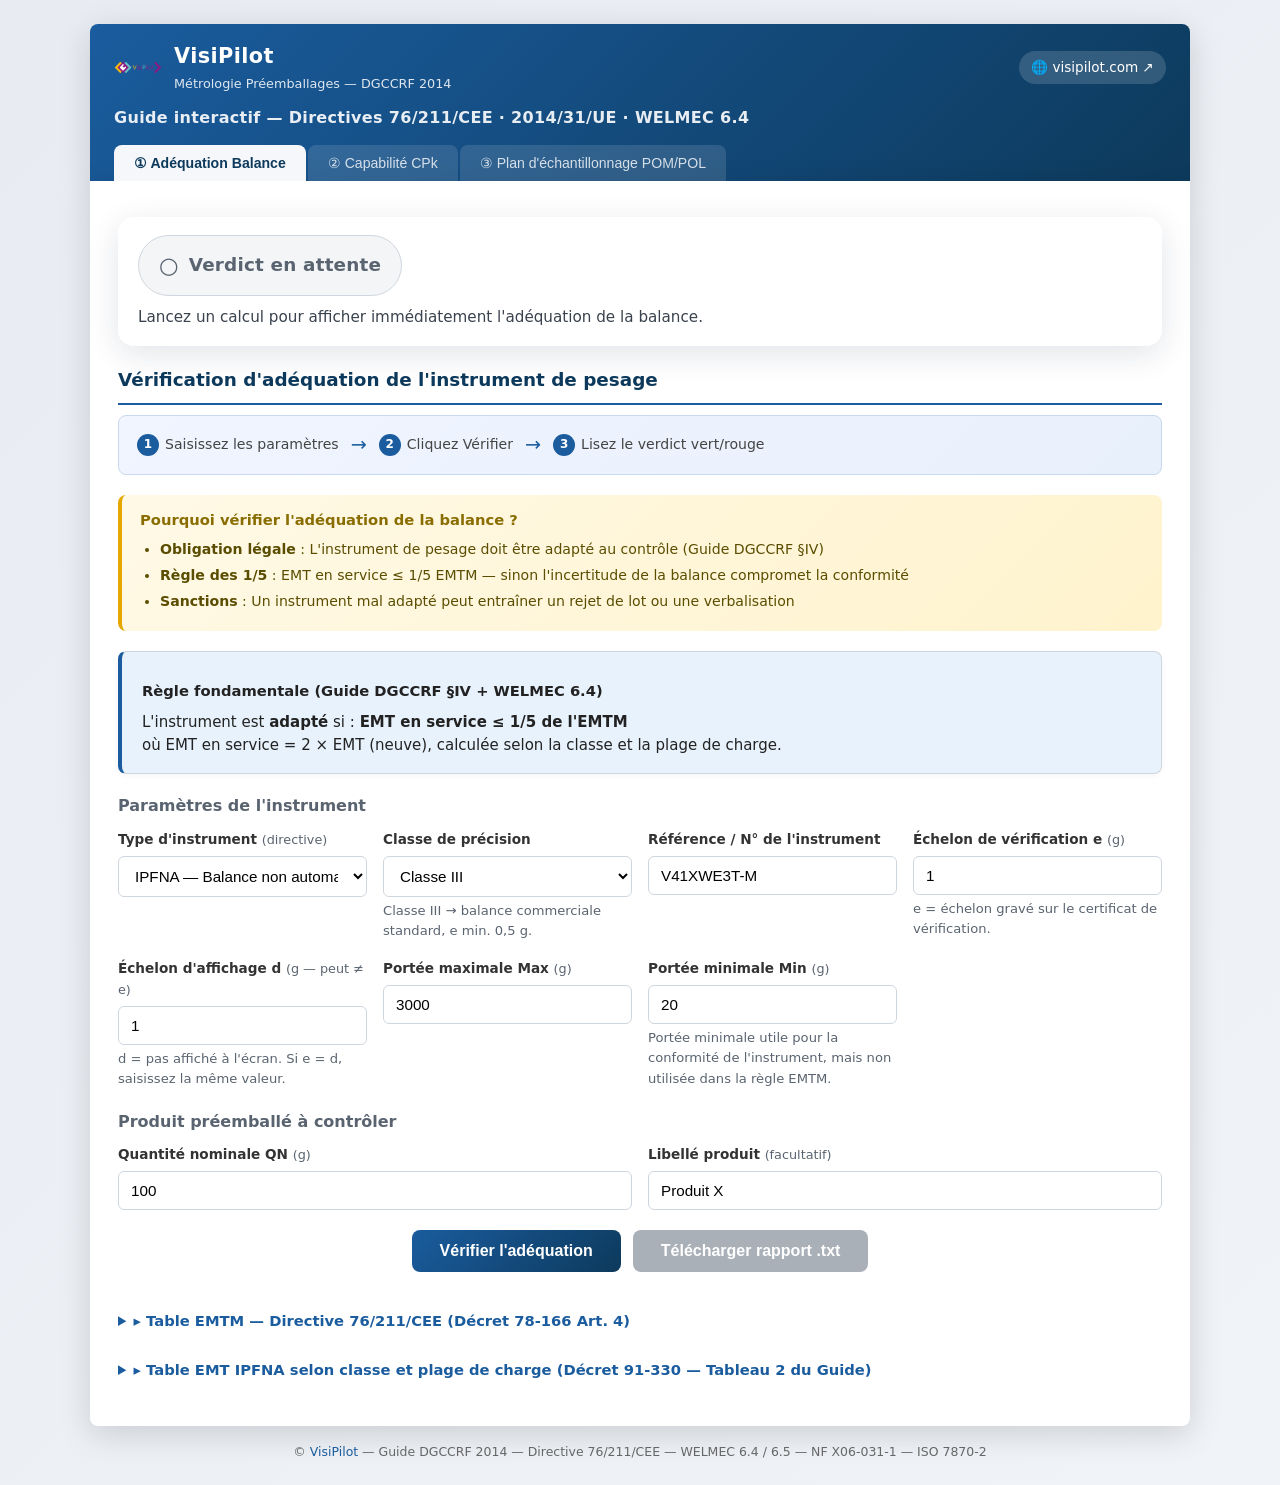
==== commit 1e29b626: "Audit complet : corrige les calculs statistiques et aligne POM/POL sur l'Annexe 4 Audit systématique" ====
--- a/confBALGEM.html
+++ b/confBALGEM.html
@@ -693,7 +693,7 @@
         <summary>▸ Table EMTM — Directive 76/211/CEE (Décret 78-166 Art. 4)</summary>
         <table class="ref-table ref-table-wrap">
             <tr><th>Quantité Nominale QN</th><th>EMTM (Erreur Maximale Tolérée en Moins)</th></tr>
-            <tr id="emtm_row_0"><td>QN ≤ 50 g</td><td>9 % de QN</td></tr>
+            <tr id="emtm_row_0"><td>5 g ≤ QN ≤ 50 g</td><td>9 % de QN</td></tr>
             <tr id="emtm_row_1"><td>50 g &lt; QN ≤ 100 g</td><td>4,5 g</td></tr>
             <tr id="emtm_row_2"><td>100 g &lt; QN ≤ 200 g</td><td>4,5 % de QN</td></tr>
             <tr id="emtm_row_3"><td>200 g &lt; QN ≤ 300 g</td><td>9 g</td></tr>
@@ -704,7 +704,7 @@
     </details>
 
     <details class="details-emt details-sum">
-        <summary>▸ Table EMT NAWI selon classe et plage de charge (Décret 91-330 — Tableau 2)</summary>
+        <summary>▸ Table EMT IPFNA selon classe et plage de charge (Décret 91-330 — Tableau 2 du Guide)</summary>
         <table class="ref-table ref-table-wrap">
             <tr><th>Classe</th><th>Plage de charge m</th><th>EMT (neuve)</th><th>EMT en service</th></tr>
             <tr id="emt_row_nawi_I_0"><td rowspan="3">I</td><td>m ≤ 50 000e</td><td>±0,5e</td><td>±1e</td></tr>
@@ -760,14 +760,14 @@
         <h4>Références réglementaires</h4>
         <div class="info-box blue">
             <strong>Formule de seuil ms :</strong> ms = QN si σ ≤ E/2,05, sinon ms = QN − E + 2,05σ (et, si signe e, comparaison avec Uσ).<br>
-            <strong>Interprétation :</strong> Cpk &lt; 0,67 = très insuffisant, 0,67 à 1,00 = insuffisant, 1,00 à 1,33 = acceptable, 1,33 à 1,63 = bon, ≥ 1,63 = excellent.
+            <strong>Interprétation métrologique :</strong> le critère des 2 % de défectueux est tenu si Cpk ≥ 0,68 (= 2,05/3) ; avec signe e, le critère superdéfectueux exige Cpk_super ≥ U/3 (1,03 / 1,24 / 1,42 selon N). Les seuils industriels (1,00 ; 1,33) sont des marges de confort sans valeur réglementaire.
         </div>
         <table class="ref-table">
-            <tr><th>Seuil</th><th>Interprétation opérateur</th></tr>
-            <tr><td>0,67</td><td>Limite basse, le procédé devient fragile</td></tr>
-            <tr><td>1,00</td><td>Minimum pratique pour un centrage acceptable</td></tr>
-            <tr><td>1,33</td><td>Bonne maîtrise statistique</td></tr>
-            <tr><td>1,63</td><td>Très bon niveau de sécurité process</td></tr>
+            <tr><th>Seuil Cpk</th><th>Interprétation</th></tr>
+            <tr><td>0,68</td><td>Seuil métrologique : critère des 2 % de défectueux (z = 2,05) — en dessous, surdosage obligatoire</td></tr>
+            <tr><td>U/3 (signe e)</td><td>Critère superdéfectueux : 1,03 (N ≤ 1 000) / 1,24 (N ≤ 10 000) / 1,42 (N &gt; 10 000)</td></tr>
+            <tr><td>1,00</td><td>Repère industriel — marge correcte</td></tr>
+            <tr><td>1,33</td><td>Repère industriel — marge confortable</td></tr>
         </table>
     </div>
 
@@ -838,7 +838,7 @@
     <div class="reg-context">
         <h4>Pourquoi POM/POL doivent détecter un déréglage en ≤ 1h ?</h4>
         <ul>
-            <li><strong>Exigence légale</strong> : Article 5 de l'arrêté du 20/10/1978 impose la détection rapide des déréglages</li>
+            <li><strong>Exigence</strong> : Article 5 de l'arrêté du 20/10/1978 (cartes de contrôle avec signe e) + Guide DGCCRF Annexe 4 : détection de tout déréglage en ≤ 1 h (POM ≤ POl)</li>
             <li><strong>Risque économique</strong> : Un déréglage non détecté = lot entier non conforme = perte financière</li>
             <li><strong>Fréquence type</strong> : 30 min avec n=10 offre un bon compromis détection/coût ( Guide DGCCRF §VII.B)</li>
         </ul>
@@ -847,9 +847,9 @@
     <div class="card card-blue">
         <h4>Référence : Guide DGCCRF §VII.B — Cartes de contrôle et périodes opérationnelles</h4>
         <p>
-            <strong>POM</strong> = Période Opérationnelle Moyenne : nombre d'échantillonnages pour détecter un déréglage avec probabilité 50%<br>
-            <strong>POL</strong> = Période Opérationnelle Limite : nombre d'échantillonnages maximal pour détecter le déréglage<br>
-            <strong>Objectif réglementaire :</strong> détecter tout déréglage menant à un lot NC dans <strong>≤ 1 heure de fabrication</strong>
+            <strong>POM</strong> = Période Opérationnelle Moyenne : nombre d'échantillonnages pour détecter un déréglage donné avec probabilité 50 %<br>
+            <strong>POl</strong> = Période Opérationnelle limite : nombre d'échantillonnages réalisés en 1 heure de fabrication (ex. fréquence 15 min → POl = 4)<br>
+            <strong>Objectif (Annexe 4) :</strong> POM ≤ POl pour chacun des déréglages officiels (m1 = 0,998·QN ; m2 = QN−E+2,05σ₀ ; hausse de σ) → détection en <strong>≤ 1 heure de fabrication</strong>
         </p>
     </div>
 
@@ -872,9 +872,14 @@
             <div class="field-help">Valeur synchronisée avec l’onglet CPk. Si vous la changez ici, elle se répercute aussi ailleurs.</div>
         </div>
         <div class="form-group">
+            <label for="p_qc">Quantité cible QC <span class="hint">(g — laisser vide pour QC = ms)</span></label>
+            <input type="number" id="p_qc" title="Quantité cible de fabrication QC = ms + k (Annexe 4)" placeholder="auto = ms" step="any">
+            <div class="field-help">QC = ms + k (k = surdosage d'efficacité, Annexe 4 du Guide). Vide → QC = ms.</div>
+        </div>
+        <div class="form-group">
             <label for="p_n">Effectif de l'échantillon n <span class="hint">(7–10 recommandé)</span></label>
             <input type="number" id="p_n" title="Effectif de l'échantillon (7 à 10 recommandé)" value="10" min="2" max="65" step="1">
-            <div class="field-help">Recommandation Guide DGCCRF §VII.B.2.1 : 7 à 10 unités, bon compromis détection/coût. En multi-becs, prendre un multiple du nombre de becs.</div>
+            <div class="field-help">Recommandation Guide DGCCRF §VII.B.2.3 : 7 à 10 unités, bon compromis détection/coût. En multi-becs, prendre un multiple du nombre de becs.</div>
         </div>
         <div class="form-group">
             <label for="p_freq">Fréquence d'échantillonnage <span class="hint">(min)</span></label>
@@ -1003,10 +1008,11 @@
     'IIII': { s1: 50,    s2: 200,    label: 'Classe IIII (Usage moins exigeant)' }
 };
 
-// EMT IPFA (trieuse) : même structure de plages que NAWI mais référentiel différent (arrêté 10/01/2006)
+// EMT IPFA (trieuse) — Tableau 4 du Guide (arrêté 10/01/2006) : plages 0–500e / 500–2000e / 2000–10000e,
+// identiques quelle que soit la classe (indépendantes du facteur « x »)
 const IPFA_EMT_THRESHOLDS = {
-    'XII':   { s1: 5000, s2: 20000, label: 'Classe XII (trieuse précision standard)' },
-    'XIII':  { s1: 500,  s2: 2000,  label: 'Classe XIII (trieuse usage industriel)' }
+    'XII':   { s1: 500, s2: 2000, label: 'Classe XII (trieuse haute précision)' },
+    'XIII':  { s1: 500, s2: 2000, label: 'Classe XIII (trieuse standard industrielle)' }
 };
 
 // Table des g (Annexe 3 du Guide — t(1-α)/√n à 90%)
@@ -1070,6 +1076,58 @@
     if (lo === hi) return G_TABLE[lo];
     const t = (n - lo) / (hi - lo);
     return G_TABLE[lo] + t * (G_TABLE[hi] - G_TABLE[lo]);
+}
+
+function phi(z) {
+    // Fonction de répartition de la loi normale N(0,1) : Φ(z) = ½·(1 + erf(z/√2))
+    // erf approché par Abramowitz & Stegun 7.1.26 (erreur < 1,5×10⁻⁷)
+    const x = Math.abs(z) / Math.SQRT2;
+    const t = 1 / (1 + 0.3275911 * x);
+    const erf = 1 - t * (0.254829592 + t * (-0.284496736 + t * (1.421413741 + t * (-1.453152027 + t * 1.061405429)))) * Math.exp(-x * x);
+    const cdf = 0.5 * (1 + erf);
+    return z >= 0 ? cdf : 1 - cdf;
+}
+
+// Constante c4 de la carte s : c4 = √(2/(n−1))·Γ(n/2)/Γ((n−1)/2)
+function c4(n) {
+    function lnGammaHalf(m) { // ln Γ(m/2) pour m entier ≥ 1
+        let ln = m % 2 === 0 ? 0 : 0.5 * Math.log(Math.PI);
+        for (let k = m - 2; k >= 1; k -= 2) ln += Math.log(k / 2);
+        return ln;
+    }
+    return Math.sqrt(2 / (n - 1)) * Math.exp(lnGammaHalf(n) - lnGammaHalf(n - 1));
+}
+
+// P(χ²(k) > x) — fonction de survie du chi-deux (gamma incomplète régularisée)
+function chi2Sf(x, k) {
+    if (x <= 0) return 1;
+    const a = k / 2, xx = x / 2;
+    function lnGamma(z) { // Lanczos g=7
+        const c = [676.5203681218851, -1259.1392167224028, 771.32342877765313,
+            -176.61502916214059, 12.507343278686905, -0.13857109526572012,
+            9.9843695780195716e-6, 1.5056327351493116e-7];
+        let s = 0.99999999999980993;
+        for (let i = 0; i < 8; i++) s += c[i] / (z + i + 1);
+        const t = z + 7.5;
+        return 0.5 * Math.log(2 * Math.PI) + (z + 0.5) * Math.log(t) - t + Math.log(s) - Math.log(z);
+    }
+    if (xx < a + 1) {
+        let sum = 1 / a, term = sum, ap = a;
+        for (let i = 0; i < 300; i++) {
+            ap += 1; term *= xx / ap; sum += term;
+            if (Math.abs(term) < Math.abs(sum) * 1e-12) break;
+        }
+        return 1 - sum * Math.exp(-xx + a * Math.log(xx) - lnGamma(a));
+    }
+    let b = xx + 1 - a, c_ = 1e300, d = 1 / b, h = d;
+    for (let i = 1; i < 300; i++) {
+        const an = -i * (i - a);
+        b += 2; d = an * d + b; if (Math.abs(d) < 1e-300) d = 1e-300;
+        c_ = b + an / c_; if (Math.abs(c_) < 1e-300) c_ = 1e-300;
+        d = 1 / d; const del = d * c_; h *= del;
+        if (Math.abs(del - 1) < 1e-12) break;
+    }
+    return h * Math.exp(-xx + a * Math.log(xx) - lnGamma(a));
 }
 
 function echelonAdapte(qn, e, type) {
@@ -1195,7 +1253,10 @@
 }
 
 function deriveStatsFromRaw() {
-    const raw = document.getElementById('p_raw_values').value.trim();
+    // Virgule décimale française : si le texte ne contient aucun point,
+    // une virgule entre deux chiffres est un séparateur décimal (12,5 → 12.5)
+    let raw = document.getElementById('p_raw_values').value.trim();
+    if (!raw.includes('.')) raw = raw.replace(/(\d),(?=\d)/g, '$1.');
     const nums = raw
         .split(/[\s,;]+/g)
         .map(v => parseFloat(v))
@@ -1369,7 +1430,7 @@
 ${sectionRow('Calculs')}
 ${rowInfo('m/e (ratio charge/échelon)', f(qn/e,1) + ' → Plage : ' + plageLabel)}
 ${rowCritical('EMT (neuve)', '±' + f(emt_data.emt_neuf) + ' g', 'emtm')}
-${rowCritical(type === 'nawi' ? 'EMT en service (×2 — NAWI)' : 'EMT en service (×1 — IPFA, pas de doublement)', '±' + f(emt_service) + ' g', 'emt')}
+${rowCritical(type === 'nawi' ? 'EMT en service (×2 — IPFNA)' : 'EMT en service (×1 — IPFA, pas de doublement)', '±' + f(emt_service) + ' g', 'emt')}
 ${rowCritical('EMTM du produit', f(emtm) + ' g (Directive 76/211/CEE)', 'emtm')}
 ${rowCritical('Seuil 1/5 EMTM', f(emtm5) + ' g', 'threshold', isAdapte ? 'crit-pass' : 'crit-fail')}
 ${rowOK('EMT service ≤ 1/5 EMTM ?', f(emt_service) + ' g ≤ ' + f(emtm5) + ' g → ' + (isAdapte ? 'OUI' : 'NON'), isAdapte)}
@@ -1378,7 +1439,7 @@
 ${buildComparisonBar(emt_service, emtm5, 'EMT service', '1/5 EMTM')}
 ${emtApplicableNote ? `<div class="info-box blue">${emtApplicableNote}</div>` : ''}
 ${qnOutOfScope ? '<div class="info-box bad">⚠️ Hors domaine : QN dépasse 10 000 g — calcul indicatif uniquement.</div>' : ''}
-${!(isAdapte && echelonOK) ? '<div class="info-box ' + (isAdapte ? 'blue' : 'bad') + '"><strong>Actions recommandées :</strong> ' + (isAdapte ? 'Vérifiez l'échelon e au regard du tableau réglementaire.' : 'Utiliser une balance de classe supérieure, ou augmenter le QN, ou choisir un échelon e plus petit.') + '</div>' : ''}
+${!(isAdapte && echelonOK) ? '<div class="info-box ' + (isAdapte ? 'blue' : 'bad') + '"><strong>Actions recommandées :</strong> ' + (isAdapte ? 'Vérifiez l\'échelon e au regard du tableau réglementaire.' : 'Utiliser une balance de classe supérieure, ou augmenter le QN, ou choisir un échelon e plus petit.') + '</div>' : ''}
 `;
 
     const both = isAdapte && echelonOK;
@@ -1416,7 +1477,7 @@
 -------
 Ratio m/e          : ${f(qn/e,1)}  → Plage : ${plageLabel}
 EMT neuve          : ±${f(emt_data.emt_neuf)} g
-EMT en service     : ±${f(emt_service)} g${type === 'nawi' ? ' (= 2 × EMT neuve — règle NAWI)' : ' (= EMT nominale — IPFA, pas de doublement)'}
+EMT en service     : ±${f(emt_service)} g${type === 'nawi' ? ' (= 2 × EMT neuve — règle IPFNA)' : ' (= EMT nominale — IPFA, pas de doublement)'}
 EMTM produit       : ${f(emtm)} g
 1/5 EMTM           : ${f(emtm5)} g
 
@@ -1463,40 +1524,35 @@
     const Cpk_super   = signeE ? (mu - seuil_superdef) / (3 * sigma) : null;
     const Cpk         = Cpk_super !== null ? Math.min(Cpk_lower, Cpk_super) : Cpk_lower;
 
-    // Taux de défectueux estimé (loi normale)
-    // P(X < QN-E) = Phi(-(mu-(QN-E))/(sigma)) = Phi(-Cpk_lower*3)
-    function phi(z) {
-        // Approximation loi normale cumulative
-        const t = 1 / (1 + 0.3275911 * Math.abs(z));
-        const poly = t * (0.254829592 + t * (-0.284496736 + t * (1.421413741 + t * (-1.453152027 + t * 1.061405429))));
-        const cdf = 1 - poly * Math.exp(-z * z / 2);
-        return z >= 0 ? cdf : 1 - cdf;
-    }
+    // Taux de défectueux estimé (loi normale) — phi() globale (Φ exacte à 1,5×10⁻⁷)
     const z_defect  = (mu - seuil_defect) / sigma;
     const pct_defect = (1 - phi(z_defect)) * 100;
     const z_super    = signeE ? (mu - seuil_superdef) / sigma : null;
     const pct_super  = signeE ? (1 - phi(z_super)) * 100 : null;
 
-    // Verdict
+    // Verdict — seuils MÉTROLOGIQUES dérivés des textes :
+    //  critère défectueux 2 % (z = 2,05)       → Cpk_lower ≥ 2,05/3 ≈ 0,68
+    //  critère superdéfectueux signe e (z = U) → Cpk_super ≥ U/3 (1,03 / 1,24 / 1,42 selon N)
     const surplus    = mu - ms; // surdosage actuel par rapport au seuil requis
     const msOK       = mu >= ms;
-    const cpkGlobal  = Cpk >= (sigmaOK ? 1.00 : 0.683);
+    const CPK_MIN_DEFECT = 2.05 / 3;
+    const cpkSuperMin = signeE ? U / 3 : null;
+    const reglOK = Cpk_lower >= CPK_MIN_DEFECT && (!signeE || Cpk_super >= cpkSuperMin);
 
     // Gauge position (Cpk de 0 à 2, clamp)
     const gaugePos = Math.min(Math.max(Cpk / 2, 0), 1) * 100;
 
     let interp;
-    if (Cpk < 0.67)      interp = { label: 'Très insuffisant — surdosage impératif, envisager amélioration machine', cls: 'nok' };
-    else if (Cpk < 1.00) interp = { label: 'Insuffisant — surdosage nécessaire', cls: 'warn' };
-    else if (Cpk < 1.33) interp = { label: 'Acceptable — vigilance requise, centrage sur QN possible', cls: 'warn' };
-    else if (Cpk < 1.63) interp = { label: 'Bon — faible risque de défectueux', cls: 'ok' };
-    else                 interp = { label: 'Excellent — centrage sur QN sans surdosage', cls: 'ok' };
+    if (!reglOK)         interp = { label: 'Non conforme aux critères métrologiques — surdosage ou amélioration machine requis', cls: 'nok' };
+    else if (Cpk < 1.00) interp = { label: 'Conforme aux critères métrologiques — marge faible (bonne pratique : viser ≥ 1,33)', cls: 'warn' };
+    else if (Cpk < 1.33) interp = { label: 'Conforme — marge correcte', cls: 'ok' };
+    else                 interp = { label: 'Conforme — marge confortable', cls: 'ok' };
 
     setVerdictStrip(
         'c_verdict',
-        Cpk >= 1.33 && msOK ? 'ok' : Cpk >= 1.00 ? 'warn' : 'nok',
-        Cpk >= 1.33 && msOK ? 'Cpk satisfaisant' : Cpk >= 1.00 ? 'Cpk limite' : 'Cpk insuffisant',
-        `${interp.label}. Seuil σ = ${f(seuilSigma)} g, ms = ${f(ms)} g.`
+        reglOK && msOK ? (Cpk >= 1.00 ? 'ok' : 'warn') : 'nok',
+        reglOK && msOK ? 'Capabilité conforme' : 'Capabilité insuffisante',
+        `${interp.label}. Seuil réglementaire Cpk ≥ ${f(CPK_MIN_DEFECT,2)}${signeE ? ' et Cpk_super ≥ ' + f(cpkSuperMin,2) : ''}, ms = ${f(ms)} g.`
     );
 
     const html = `
@@ -1507,11 +1563,10 @@
     </div>
     <div class="cpk-labels">
         <span><strong>0</strong><em>non mesuré</em></span>
-        <span><strong>0,67</strong><em>limite basse</em></span>
-        <span><strong>1,00</strong><em>minimum pratique</em></span>
-        <span><strong>1,33</strong><em>bon niveau</em></span>
-        <span><strong>1,63</strong><em>très bon</em></span>
-        <span><strong>2,0</strong><em>excellent</em></span>
+        <span><strong>0,68</strong><em>seuil 2 % défect.</em></span>
+        <span><strong>1,00</strong><em>marge correcte</em></span>
+        <span><strong>1,33</strong><em>confortable</em></span>
+        <span><strong>2,0</strong><em>&nbsp;</em></span>
     </div>
 </div>
 <table>
@@ -1522,10 +1577,10 @@
 ${rowInfo('Écart-type processus σ₀', f(sigma) + ' g')}
 ${rowInfo('Seuil σ critique (E/2,05)', f(seuilSigma) + ' g')}
 ${rowOK('σ ≤ E/2,05 (centrage sur QN possible)', sigmaOK ? 'OUI' : 'NON — surdosage obligatoire', sigmaOK)}
-${sectionRow('Indices de capabilité')}
+${sectionRow('Indices de capabilité vs critères métrologiques')}
 ${rowInfo('Cp (symétrique)', f(Cp,3))}
-${rowInfo('Cpk inférieur (critère défectueux)', f(Cpk_lower,3))}
-${signeE ? rowInfo('Cpk superdéfectueux', f(Cpk_super,3)) : ''}
+${rowOK('Cpk inférieur ≥ 0,68 (critère 2 % défectueux, z = 2,05)', f(Cpk_lower,3) + ' → ' + (Cpk_lower >= CPK_MIN_DEFECT ? 'OUI' : 'NON'), Cpk_lower >= CPK_MIN_DEFECT)}
+${signeE ? rowOK('Cpk superdéfectueux ≥ ' + f(cpkSuperMin,2) + ' (z = U = ' + f(U,2) + ')', f(Cpk_super,3) + ' → ' + (Cpk_super >= cpkSuperMin ? 'OUI' : 'NON'), Cpk_super >= cpkSuperMin) : ''}
 ${rowInfo('Cpk global retenu', f(Cpk,3))}
 ${sectionRow(`Centrage actuel (μ = ${f(mu)} g)`)}
 ${rowInfo('Seuil de centrage ms requis (sans surdosage)', f(ms_defect) + ' g')}
@@ -1619,67 +1674,65 @@
     const g     = getG(n);
     const seuilSigma = E / 2.05;
     const sigmaOK = sigma <= seuilSigma;
-    const ms    = sigmaOK ? qn : qn - E + 2.05 * sigma;
+    const ms_defect = sigmaOK ? qn : qn - E + 2.05 * sigma;
+    const ms    = signeE ? Math.max(ms_defect, qn - 2 * E + U * sigma) : ms_defect;
+
+    // Quantité cible QC = ms + k (k = surdosage d'efficacité, Annexe 4) ; défaut : QC = ms
+    const qcInput = parseFloat(document.getElementById('p_qc').value);
+    const QC   = !isNaN(qcInput) && qcInput > 0 ? qcInput : ms;
+    const kSur = QC - qn;
+    const qcOK = QC >= ms - 1e-9;
 
     // Test de la moyenne (critère emplisseur — risque β)
     const test_val   = xbar - g * s;
     const testOK     = test_val >= qn;
     const testMargin = test_val - qn;
 
-    // Limites cartes de contrôle (σ₀ connu)
-    const lc_upper  = ms + 3 * sigma / Math.sqrt(n);
-    const ls_upper  = ms + 2 * sigma / Math.sqrt(n);
-    const ls_lower  = ms - 2 * sigma / Math.sqrt(n);
-    const lc_lower  = ms - 3 * sigma / Math.sqrt(n);
-
-    // POM / POL — efficacité de la carte de contrôle pour détecter un déréglage δ vers ms→QN (déréglage = QN - ms)
-    // Pour une dérive de Δ (en unités de σ/√n), P(détection en 1 échantillon) = 1 - β
-    // POM ≈ 1 / (1 - β),  POL ≈ 3 × POM (ordre de grandeur pratique)
-    // On calcule pour le déréglage "critique" : δ = (QN - lc_lower) / (σ/√n)
-    // Approximation : si déréglage descend la moyenne exactement à QN :
-    //   Z = (lc_lower - QN) / (σ/√n), P(detect) = P(Z < z_lc_lower)
-    // On utilise phi() déjà définie
-    function phi(z) {
-        const t = 1 / (1 + 0.3275911 * Math.abs(z));
-        const poly = t * (0.254829592 + t * (-0.284496736 + t * (1.421413741 + t * (-1.453152027 + t * 1.061405429))));
-        const cdf = 1 - poly * Math.exp(-z * z / 2);
-        return z >= 0 ? cdf : 1 - cdf;
-    }
-
-    // Probabilité de détecter en 1 prélèvement si déréglage vers QN (cible descend de ms à QN)
-    // La LCI est à ms - 3σ/√n ; si la vraie moyenne devient QN :
-    const delta_n   = (ms - qn) / (sigma / Math.sqrt(n)); // déréglage en unités σ/√n
-    const z_detect  = (ms - 3 * sigma / Math.sqrt(n) - qn) / (sigma / Math.sqrt(n));
-    // P(x̄ < LCI | vraie moy = QN) = phi(z_detect)
-    const beta1    = 1 - phi(z_detect); // prob de NE PAS détecter
-    const pDetect1 = phi(z_detect);      // prob de détecter en 1 prélèvement
-
-    const POM = pDetect1 > 0 && pDetect1 < 1 ? Math.round(1 / pDetect1) : (pDetect1 >= 1 ? 1 : Infinity);
-    const POL = pDetect1 > 0 && pDetect1 < 1
-        ? Math.round(Math.log(0.05) / Math.log(1 - pDetect1))  // 95% confiance
-        : (pDetect1 >= 1 ? 1 : Infinity);
-
-    const pomHours = POM !== Infinity ? f(POM * freq / 60, 2) : '∞';
-    const polHours = POL !== Infinity ? f(POL * freq / 60, 2) : '∞';
-    const polOK    = POL !== Infinity && (POL * freq / 60) <= 1.0;
-
-    // Validation de la fréquence
-    const freqOK = freq <= 60;
+    // Limites cartes de contrôle, centrées sur QC (σ₀ connu — NF X06-031-1)
+    const lc_upper  = QC + 3 * sigma / Math.sqrt(n);
+    const ls_upper  = QC + 2 * sigma / Math.sqrt(n);
+    const ls_lower  = QC - 2 * sigma / Math.sqrt(n);
+    const lc_lower  = QC - 3 * sigma / Math.sqrt(n);
+
+    // ── Efficacité selon l'Annexe 4 du Guide DGCCRF 2014 ──
+    // POl = nombre d'échantillonnages par heure (ex. toutes les 15 min → POl = 4)
+    const POl = Math.floor(60 / freq);
+    const freqOK = freq <= 60 && POl >= 1;
+    // Déréglage ① — carte moyenne, critère de la moyenne : m1 = 0,998·QN (QN − m1 ≥ 0,1 g)
+    const m1 = Math.min(0.998 * qn, qn - 0.1);
+    const delta1 = (QC - m1) / sigma;
+    const P1 = phi(delta1 * Math.sqrt(n) - 3);
+    const POM1 = P1 > 0 ? 1 / P1 : Infinity;
+    // Déréglage ② — carte moyenne, critère des défectueux : m2 = QN − E + 2,05·σ₀
+    const m2 = qn - E + 2.05 * sigma;
+    const delta2 = (QC - m2) / sigma;
+    const P2 = phi(delta2 * Math.sqrt(n) - 3);
+    const POM2 = P2 > 0 ? 1 / P2 : Infinity;
+    // Déréglage ③ — carte écart-type, critère des défectueux : σ₁ = (QC − (QN−E)) / 2,05
+    const sigma1 = (QC - (qn - E)) / 2.05;
+    const c4n = c4(n);
+    const UCLs = sigma * (c4n + 3 * Math.sqrt(1 - c4n * c4n));
+    const P3 = sigma1 > 0 ? chi2Sf((n - 1) * Math.pow(UCLs / sigma1, 2), n - 1) : 0;
+    const POM3 = P3 > 0 ? 1 / P3 : Infinity;
+
+    const eff1 = POM1 <= POl, eff2 = POM2 <= POl, eff3 = POM3 <= POl;
+    const effOK = eff1 && eff2 && eff3;
+    const pomMax = Math.max(POM1, POM2, POM3);
+    const fPOM = (v) => v === Infinity || v > 9999 ? '> 9999' : f(v, 1);
 
     // Recommandations
     const nOK     = n >= 7 && n <= 10;
-    const echanOK = freqOK;
     const nTarget = n < 7 ? 7 : (n < 10 ? 10 : n);
-    const freqTarget = POL !== Infinity ? Math.max(5, Math.floor(60 / POL)) : 5;
     renderGTable(n);
+    const overallOK = testOK && effOK && freqOK && qcOK;
     setVerdictStrip(
         'p_verdict',
-        testOK && polOK && freqOK ? 'ok' : testOK ? 'warn' : 'nok',
-        testOK && polOK && freqOK ? 'Plan conforme' : testOK ? 'Plan à optimiser' : 'Test non conforme',
+        overallOK ? 'ok' : testOK ? 'warn' : 'nok',
+        overallOK ? 'Plan conforme (Annexe 4)' : testOK ? 'Plan à optimiser' : 'Test non conforme',
         testOK
-            ? (polOK && freqOK
-                ? `Test moyenne OK, POM/POL conformes et fréquence compatible (n = ${n}).`
-                : `Test moyenne OK mais POM/POL ou fréquence restent insuffisants.`
+            ? (overallOK
+                ? `Test moyenne OK et POM ≤ POl pour les 3 déréglages (POM max = ${fPOM(pomMax)}, POl = ${POl}).`
+                : `Test moyenne OK mais efficacité de carte insuffisante (POM max = ${fPOM(pomMax)} vs POl = ${POl}).`
               )
             : `Le critère x̄ − g·s ≥ QN n'est pas atteint.`
     );
@@ -1703,7 +1756,7 @@
 
 <h4 class="h4-my14-8">③ Limites de la carte de contrôle de la moyenne</h4>
 <div class="info-box blue info-box-mb">
-    Calculées avec σ₀ = ${f(sigma)} g, n = ${n}, ms = ${f(ms)} g<br>
+    Calculées avec σ₀ = ${f(sigma)} g, n = ${n}, carte centrée sur QC = ${f(QC)} g<br>
     Référence : NF X06-031-1 / ISO 7870-2
 </div>
 <table>
@@ -1711,7 +1764,7 @@
 ${rowInfo('Seuil σ critique (E/2,05)', f(seuilSigma) + ' g')}
 ${rowOK('σ₀ ≤ E/2,05', sigmaOK ? 'OUI' : 'NON', sigmaOK)}
 ${rowInfo('Seuil de centrage ms', f(ms) + ' g')}
-${rowInfo('QC (quantité cible ≥ ms + k)', f(ms) + ' g + k (voir Annexe 4 guide)')}
+${rowOK('Quantité cible QC = ms + k', f(QC) + ' g (k = ' + f(kSur,3) + ' g) → ' + (qcOK ? 'OK' : 'QC < ms !'), qcOK)}
 ${rowInfo('Limite de contrôle supérieure (LCS)', f(lc_upper,4) + ' g')}
 ${rowInfo('Limite de surveillance supérieure (LSS)', f(ls_upper,4) + ' g')}
 ${rowInfo('Limite de surveillance inférieure (LSI)', f(ls_lower,4) + ' g')}
@@ -1721,40 +1774,39 @@
     ⚠️ La valeur TU1 = ${f(qn-E)} g (QN−E) ne doit <strong>jamais</strong> être utilisée comme limite de carte de contrôle (Guide §VII.B.2.2).
 </div>
 
-${sectionRow('Période opérationnelle — Efficacité de la carte')}
+${sectionRow('Efficacité de la carte — Annexe 4 du Guide (POM ≤ POl)')}
 <div class="info-box blue info-box-mb">
-    Calcul pour un déréglage critique : μ → QN (descente de ms vers QN = ${f(delta_n,2)} σ/√n)
+    POl = ${POl} échantillonnage(s) par heure (fréquence ${f(freq,0)} min). Chaque déréglage officiel de l'Annexe 4 doit être décelé en ≤ 1 h : POM ≤ POl.
 </div>
 <table>
-${rowInfo('Déréglage critique Δ (ms→QN)', f(ms - qn,4) + ' g = ' + f(delta_n,2) + ' σ/√n')}
-${rowInfo('Probabilité de détecter en 1 prélèvement', f(pDetect1*100,2) + ' %')}
-${rowInfo('POM (prob. 50%)', POM === Infinity ? '∞ — plan insuffisant' : POM + ' prélèvement(s)')}
-${rowInfo('POL (95% de confiance)', POL === Infinity ? '∞ — plan insuffisant' : POL + ' prélèvement(s)')}
-${rowInfo('Temps POM avec fréquence ' + f(freq,0) + ' min', POM === Infinity ? '∞' : pomHours + ' h')}
-${rowOK('Temps POL ≤ 1 heure (objectif DGCCRF)', POL === Infinity ? 'Plan insuffisant' : polHours + ' h → ' + (polOK?'OUI':'NON'), polOK)}
+${rowOK('① Critère moyenne : m1 = 0,998·QN = ' + f(m1,2) + ' g (δ√n = ' + f(delta1*Math.sqrt(n),2) + ')', 'POM = ' + fPOM(POM1) + ' → ' + (eff1 ? 'efficace' : 'INSUFFISANT'), eff1)}
+${rowOK('② Critère défectueux : m2 = QN−E+2,05σ₀ = ' + f(m2,2) + ' g (δ√n = ' + f(delta2*Math.sqrt(n),2) + ')', 'POM = ' + fPOM(POM2) + ' → ' + (eff2 ? 'efficace' : 'INSUFFISANT'), eff2)}
+${rowOK('③ Carte écart-type : σ₁ = (QC−TU1)/2,05 = ' + f(sigma1,2) + ' g (σ₁/σ₀ = ' + f(sigma1/sigma,2) + ')', 'POM = ' + fPOM(POM3) + ' → ' + (eff3 ? 'efficace' : 'INSUFFISANT'), eff3)}
 ${rowOK('Fréquence ≤ 60 min', freq + ' min → ' + (freqOK?'OUI':'NON'), freqOK)}
 ${rowOK('Effectif n recommandé (7–10)', n + ' → ' + (nOK?'OUI':'Hors recommandation'), nOK)}
 ${rowOK('Signe « e » → Cartes obligatoires', signeE ? 'OUI — Vérifier NF X06-031-1' : 'Cartes facultatives (recommandées)', true)}
 </table>
+<div class="info-box info-box-mt8">
+    POM calculées analytiquement (carte de Shewhart, limites 3σ) — les tables NF X06-031-1 peuvent différer légèrement ; l'exemple chiffré de l'Annexe 4 du Guide est reproduit à ≈ 5 % près avec les mêmes verdicts.
+</div>
 <div class="info-box blue">
-    <strong>Actions recommandées :</strong>
+    <strong>Actions recommandées (Annexe 4) :</strong>
     ${testOK
-        ? (polOK && freqOK
+        ? (effOK && freqOK
             ? `Plan robuste. Si besoin, gardez n entre 7 et 10 et surveillez la dérive de μ.`
-            : `Augmentez n vers ${nTarget} si possible, ou réduisez la fréquence à environ ${f(freqTarget, 0)} min.`
+            : `Augmentez n vers ${nTarget}, augmentez la quantité cible QC (surdosage k), resserrez la fréquence de prélèvement ou réduisez σ₀.`
           )
         : `Augmentez n de ${n} à ${nTarget} ou réduisez l'écart-type s / la variabilité du process.`
     }
 </div>
-<div class="conclusion ${testOK && polOK && freqOK ? 'ok' : testOK ? 'warn' : 'nok'}">
+<div class="conclusion ${overallOK ? 'ok' : testOK ? 'warn' : 'nok'}">
 ${testOK
-    ? polOK && freqOK
-        ? '✅ Plan conforme : test de moyenne OK + détection déréglage dans ≤ 1h'
-        : '⚠️ Test de moyenne OK — mais plan d\'échantillonnage insuffisant pour détecter le déréglage dans 1h'
+    ? overallOK
+        ? '✅ Plan conforme : test de moyenne OK + chaque déréglage de l\'Annexe 4 détecté en ≤ 1 h'
+        : '⚠️ Test de moyenne OK — mais efficacité de carte insuffisante (POM > POl pour au moins un déréglage)'
     : '❌ Test de moyenne NON CONFORME — la partie de lot contrôlée ne satisfait pas au critère x̄ − g·s ≥ QN'}
 </div>`;
 
-    const overallOK = testOK && polOK && freqOK;
     document.getElementById('p_result_hdr').textContent = overallOK
         ? '✅ Plan d\'échantillonnage CONFORME'
         : testOK ? '⚠️ Test OK — Plan à optimiser' : '❌ Test de moyenne NON CONFORME';
@@ -1789,32 +1841,34 @@
 x̄ - g·s = ${f(test_val,4)} g  ${testOK?'≥':'<'}  ${f(qn,2)} g (QN)
 Test : ${testOK ? 'CONFORME' : 'NON CONFORME'}
 
-LIMITES CARTE DE CONTRÔLE (σ₀ = ${f(sigma)} g, ms = ${f(ms)} g)
+LIMITES CARTE DE CONTRÔLE (σ₀ = ${f(sigma)} g, ms = ${f(ms)} g, QC = ${f(QC)} g, k = ${f(kSur,3)} g)
 LCS : ${f(lc_upper,4)} g
 LSS : ${f(ls_upper,4)} g
 LSI : ${f(ls_lower,4)} g
 LCI : ${f(lc_lower,4)} g
 
-PÉRIODES OPÉRATIONNELLES
-P(détecter en 1 prélèv.) : ${f(pDetect1*100,2)} %
-POM : ${POM === Infinity ? '∞' : POM + ' prélèv. (' + pomHours + ' h)'}
-POL : ${POL === Infinity ? '∞' : POL + ' prélèv. (' + polHours + ' h)'}
+EFFICACITÉ (ANNEXE 4) — POl = ${POl} prélèv./h
+① Critère moyenne    m1 = ${f(m1,2)} g → POM = ${fPOM(POM1)} (${eff1?'efficace':'insuffisant'})
+② Critère défectueux m2 = ${f(m2,2)} g → POM = ${fPOM(POM2)} (${eff2?'efficace':'insuffisant'})
+③ Carte écart-type   σ₁ = ${f(sigma1,2)} g → POM = ${fPOM(POM3)} (${eff3?'efficace':'insuffisant'})
+
 RÉFÉRENCES
 ----------
 g(n) = valeur issue de l'Annexe 3 pour l'effectif n
-LCS/LSS/LSI/LCI calculées avec σ₀ et ms = seuil de centrage retenu
+Déréglages m1/m2/σ₁ et POM ≤ POl : Guide DGCCRF 2014, Annexe 4
+LCS/LSS/LSI/LCI calculées avec σ₀, carte centrée sur QC
 
 ACTION
 ------
 ${testOK
-    ? (polOK && freqOK
+    ? (effOK && freqOK
         ? 'Plan robuste : conserver la surveillance et réévaluer si la variabilité change.'
-        : `Augmenter n vers ${nTarget} et/ou réduire la fréquence à environ ${f(freqTarget,0)} min.`
+        : `Augmenter n vers ${nTarget}, augmenter QC (surdosage k) ou resserrer la fréquence.`
       )
     : `Augmenter n de ${n} à ${nTarget} ou réduire la variabilité du process avant mise en route.`
 }
 
-POL ≤ 1h : ${polOK ? 'OUI' : 'NON'}`;
+POM ≤ POl (détection ≤ 1 h) : ${effOK ? 'OUI' : 'NON'}`;
 }
 
 // ── TÉLÉCHARGEMENT RAPPORT ────────────────────────────
